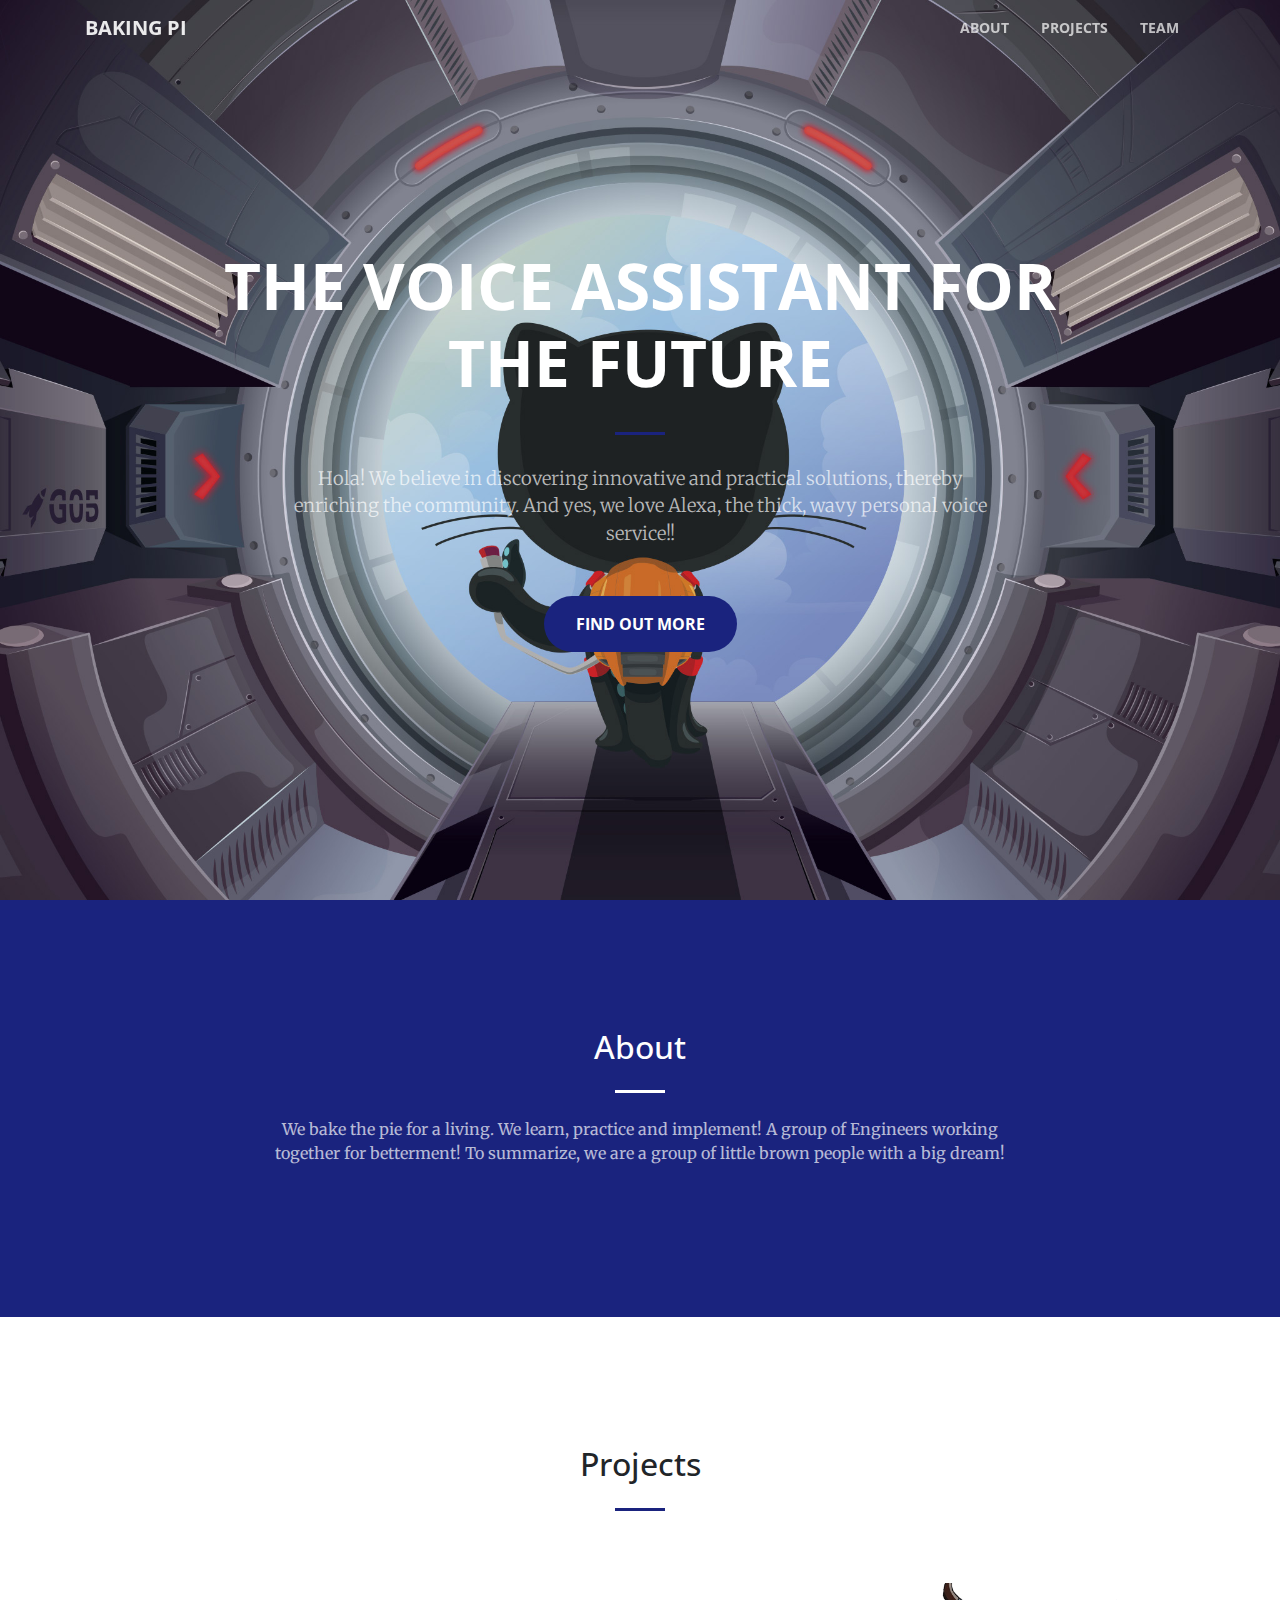
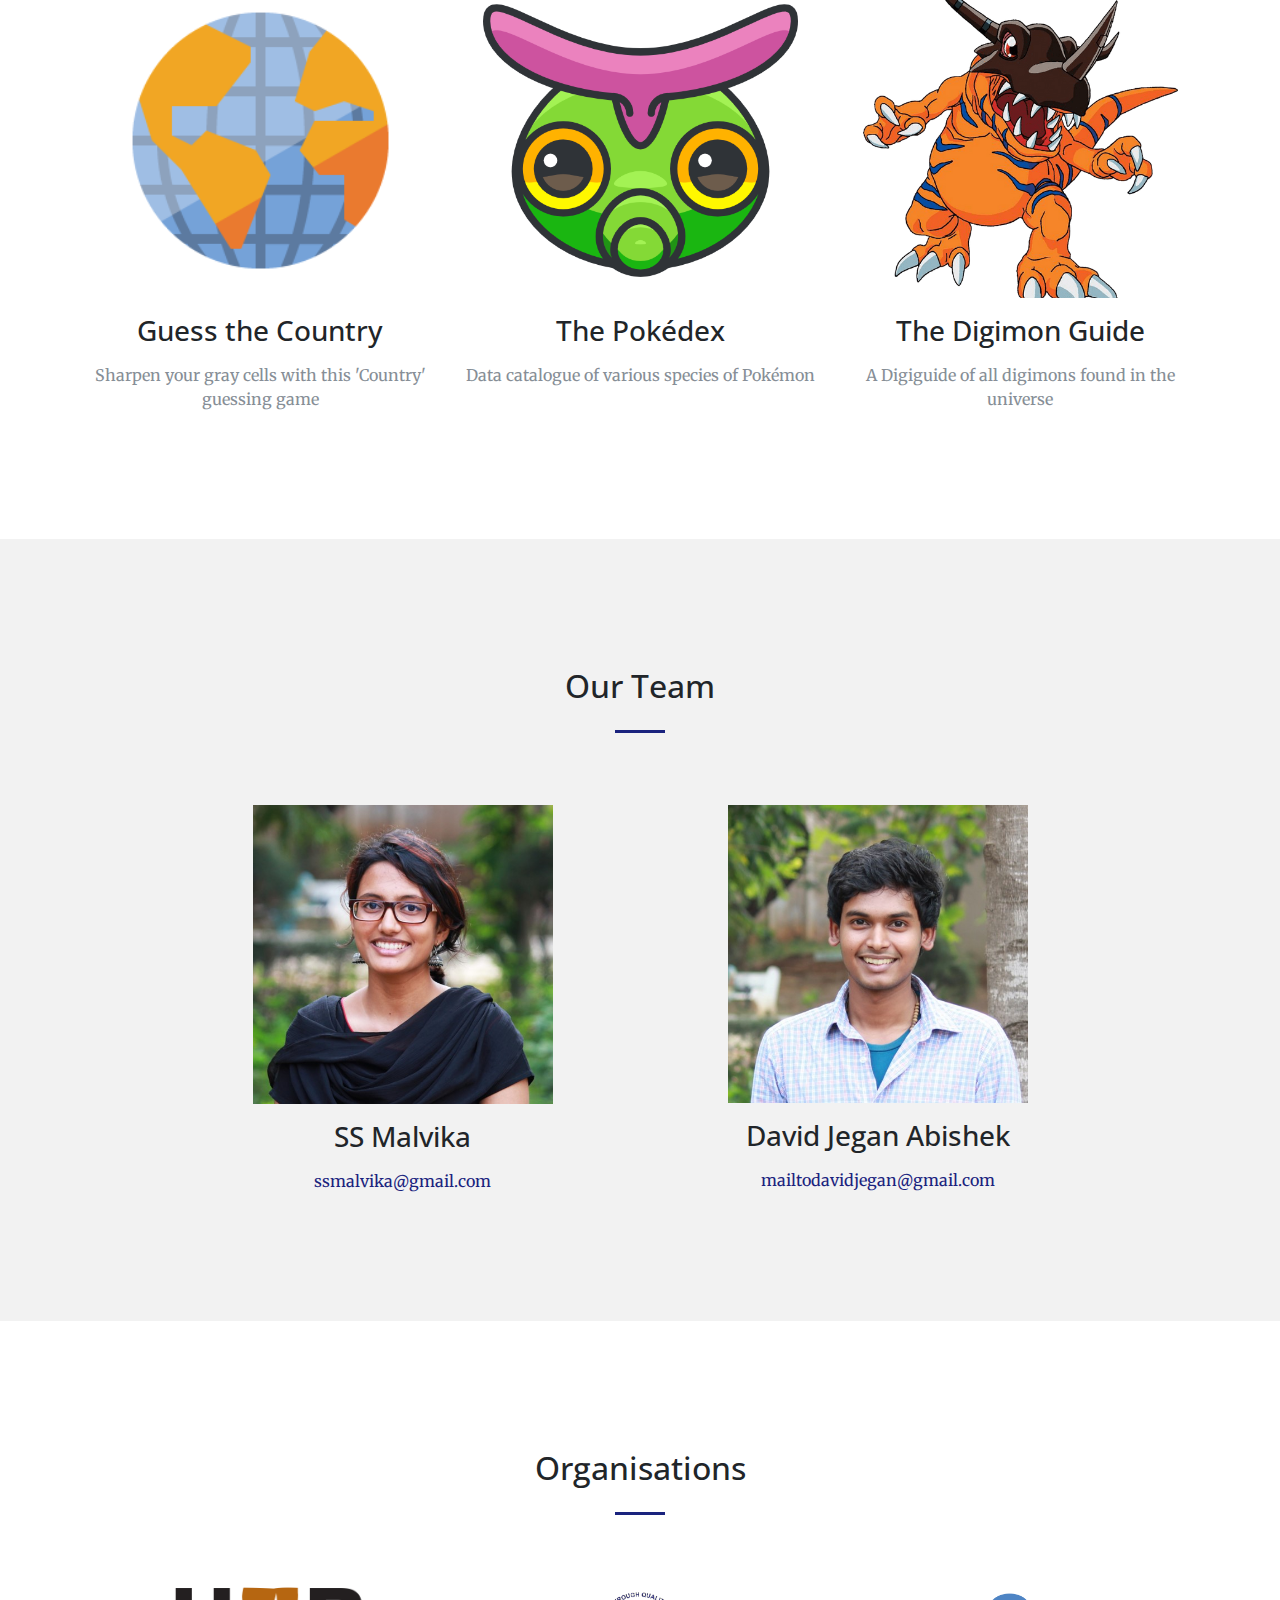
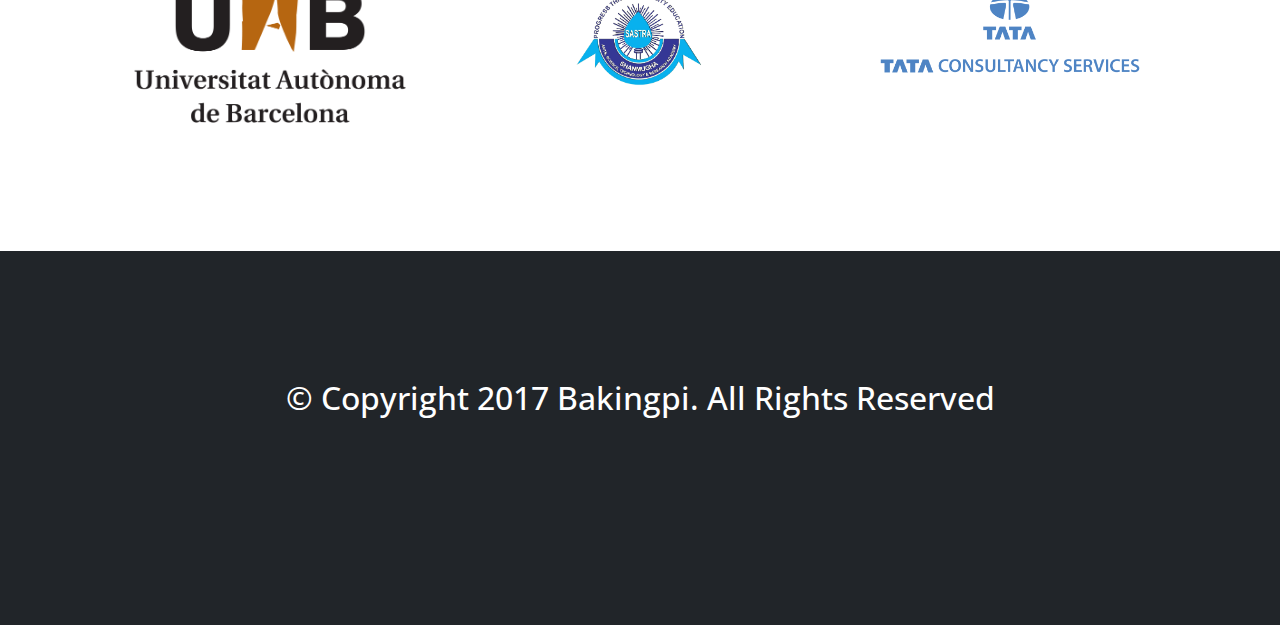
==== index.html @ ac98ec8a "Update index.html" ====
<!DOCTYPE html>
<html lang="en">

  <head>

    <meta charset="utf-8">
    <meta name="viewport" content="width=device-width, initial-scale=1, shrink-to-fit=no">
    <meta name="description" content="">
    <meta name="author" content="">

    <title>BAKING PI</title>

    <!-- Bootstrap core CSS -->
    <link href="vendor/bootstrap/css/bootstrap.min.css" rel="stylesheet">

    <!-- Custom fonts for this template -->
    <link href="vendor/font-awesome/css/font-awesome.min.css" rel="stylesheet" type="text/css">
    <link href='https://fonts.googleapis.com/css?family=Open+Sans:300italic,400italic,600italic,700italic,800italic,400,300,600,700,800' rel='stylesheet' type='text/css'>
    <link href='https://fonts.googleapis.com/css?family=Merriweather:400,300,300italic,400italic,700,700italic,900,900italic' rel='stylesheet' type='text/css'>

    <!-- Plugin CSS -->
    <link href="vendor/magnific-popup/magnific-popup.css" rel="stylesheet">

    <!-- Custom styles for this template -->
    <link href="css/creative.css" rel="stylesheet">

  </head>

  <body id="page-top">

    <!-- Navigation -->
    <nav class="navbar navbar-expand-lg navbar-light fixed-top" id="mainNav">
      <div class="container">
        <a class="navbar-brand js-scroll-trigger" href="#page-top">BAKING PI</a>
        <button class="navbar-toggler navbar-toggler-right" type="button" data-toggle="collapse" data-target="#navbarResponsive" aria-controls="navbarResponsive" aria-expanded="false" aria-label="Toggle navigation">
          <span class="navbar-toggler-icon"></span>
        </button>
        <div class="collapse navbar-collapse" id="navbarResponsive">
          <ul class="navbar-nav ml-auto">
            <li class="nav-item">
              <a class="nav-link js-scroll-trigger" href="#about">About</a>
            </li>
            <li class="nav-item">
              <a class="nav-link js-scroll-trigger" href="#publications">Projects</a>
            </li>
            <li class="nav-item">
              <a class="nav-link js-scroll-trigger" href="#team">Team</a>
            </li>
          </ul>
        </div>
      </div>
    </nav>

    <header class="masthead text-center text-white d-flex">
      <div class="container my-auto">
        <div class="row">
          <div class="col-lg-10 mx-auto">
            <h1 class="text-uppercase">
              <strong>The voice assistant for the Future</strong>
            </h1>
            <hr>
          </div>
          <div class="col-lg-8 mx-auto">
            <p class="text-faded mb-5">Hola! We believe in discovering innovative and practical solutions, thereby enriching the community. And yes, we love Alexa, the thick, wavy personal voice service!! </p>
            <a class="btn btn-primary btn-xl js-scroll-trigger" href="#about">Find Out More</a>
          </div>
        </div>
      </div>
    </header>

    <section class="bg-primary" id="about">
      <div class="container">
        <div class="row">
          <div class="col-lg-8 mx-auto text-center">
            <h2 class="section-heading text-white">About</h2>
            <hr class="light my-4">
            <p class="text-faded mb-4">We bake the pie for a living. We learn, practice and implement! A group of Engineers working together for betterment! To summarize, we are a group of little brown people with a big dream!</p>
            <!-- <a class="btn btn-light btn-xl js-scroll-trigger" href="#publications">Get Started!</a> -->
          </div>
        </div>
      </div>
    </section>

    <section id="publications">
      <div class="container">
        <div class="row">
          <div class="col-lg-8 mx-auto text-center">
            <h2 class="section-heading">Projects</h2>
            <hr class="my-4">
            <!-- <p class="mb-5">Test</p> -->
          </div>
        </div>
        <div class="row">
         <div class="col-lg-4 col-md-6 text-center">
            <div class="service-box mt-5 mx-auto">
                <a href="https://skills-store.amazon.com/deeplink/dp/B077TR83LH?deviceType=app&share&refSuffix=ss_copy">
                  <img src="img/projects/country.png" class="mb-3" style="width:90%;">
                </a>
                <h3 class="mb-3">Guess the Country</h3>
                <p class="text-muted mb-0">Sharpen your gray cells with this 'Country' guessing game</p>
            </div>
          </div>
         <div class="col-lg-4 col-md-6 text-center">
            <div class="service-box mt-5 mx-auto">
                <a href="https://www.amazon.com/Baking-pi-The-Unofficial-Pokédex/dp/B077YXNTYD/">
                  <img src="img/projects/caterpie.png" class="mb-3" style="width:90%;">
                </a>
                <h3 class="mb-3">The Pokédex</h3>
                <p class="text-muted mb-0">Data catalogue of various species of Pokémon</p>
            </div>
          </div>
         <div class="col-lg-4 col-md-6 text-center">
            <div class="service-box mt-5 mx-auto">
              <a href="https://www.amazon.com/Baking-pi-Unofficial-Digi-Guide/dp/B077ZQLMNC">
                <img src="img/projects/Greymon.png" class="mb-3" style="width:90%;">
              </a>
              <h3 class="mb-3">The Digimon Guide</h3>
              <p class="text-muted mb-0">A Digiguide of all digimons found in the universe</p>
            </div>
          </div>
        </div>
      </div>
    </section>

    <section id="team" class="bg-secondary">
      <div class="container">
        <div class="row">
          <div class="col-lg-12 text-center">
            <h2 class="section-heading">Our Team</h2>
            <hr class="my-4">
          </div>
        </div>
      </div>
      <div class="container">
        <div class="row">
          <div class="col-lg-1  col-md-6 text-center">
          </div>
          <div class="col-lg-5 col-md-6 text-center">
            <div class="service-box mt-5 mx-auto">
              <a href="https://ssmalvika.github.io">
                <img src="img/developers/malvika.jpg" class="mb-3" style="width:75%;">
              </a>
              <h3 class="mb-3">SS Malvika</h3>
              <a href="mailto:ssmalvika@gmail.com">
                ssmalvika@gmail.com
                </a>
            </div>
          </div>
          <div class="col-lg-5 col-md-6 text-center">
            <div class="service-box mt-5 mx-auto">
              <a href="https://davidjegan.github.io">
                <img src="img/developers/david.jpg" class="mb-3" style="width:75%;">
              </a>
              <h3 class="mb-3">David Jegan Abishek</h3>
              <p class="text-muted mb-0">
                <a href="mailto:mailtodavidjegan@gmail.com">
                mailtodavidjegan@gmail.com
                </a>
              </p>
            </div>
          </div>
          <div class="col-lg-1 col-md-6 text-center">
          </div>
        </div>
      </div>

    </section>




    <section id="organisations">
      <div class="container">
        <div class="row">
          <div class="col-lg-8 mx-auto text-center">
            <h2 class="section-heading">Organisations</h2>
            <hr class="my-4">
            <!-- <p class="mb-5">Test</p> -->
          </div>
        </div>

      <div class="container mt-5">
        <div class="row">
          <div class="col-lg-4 text-center">
            <img src="img/logos/UAB.jpg" style="width:80%">
          </div>
          <div class="col-lg-4 text-center">
            <img src="img/logos/SASTRA.png" style="width:40%">
          </div>
          <div class="col-lg-4 text-center">
            <img src="img/logos/tcs.jpg" style="width:80%">
          </div>
        </div>
      </div>
      </div>
    </section>


    <section class="bg-dark text-white">
      <div class="container text-center">
        <h2 class="mb-4"> &copy; Copyright 2017 Bakingpi. All Rights Reserved</h2>
        <a class="btn btn-light btn-xl sr-button" href="https://bakingpi.github.io/">Contact us!</a>
      </div>
    </section>

    <!-- Bootstrap core JavaScript -->
    <script src="vendor/jquery/jquery.min.js"></script>
    <script src="vendor/bootstrap/js/bootstrap.bundle.min.js"></script>

    <!-- Plugin JavaScript -->
    <script src="vendor/jquery-easing/jquery.easing.min.js"></script>
    <script src="vendor/scrollreveal/scrollreveal.min.js"></script>
    <script src="vendor/magnific-popup/jquery.magnific-popup.min.js"></script>

    <!-- Custom scripts for this template -->
    <script src="js/creative.min.js"></script>

  </body>

</html>
---- css/creative.css ----
/*!
 * Start Bootstrap - Creative v4.0.0-beta.2 (https://startbootstrap.com/template-overviews/creative)
 * Copyright 2013-2017 Start Bootstrap
 * Licensed under MIT (https://github.com/BlackrockDigital/startbootstrap-creative/blob/master/LICENSE)
 */
body,
html {
  width: 100%;
  height: 100%; }

body {
  font-family: 'Merriweather', 'Helvetica Neue', Arial, sans-serif; }

hr {
  max-width: 50px;
  border-width: 3px;
  border-color: #1A237E; }

hr.light {
  border-color: #fff; }

a {
  color: #1A237E;
  -webkit-transition: all 0.2s;
  -moz-transition: all 0.2s;
  transition: all 0.2s; }
  a:hover {
    color: #1A237E; }

h1,
h2,
h3,
h4,
h5,
h6 {
  font-family: 'Open Sans', 'Helvetica Neue', Arial, sans-serif; }

.bg-primary {
  background-color: #1A237E !important; }

.bg-secondary {
  background-color: #F2F2F2 !important; }
  

.bg-dark {
  background-color: #212529 !important; }

.text-faded {
  color: rgba(255, 255, 255, 0.7); }

section {
  padding: 8rem 0; }

.section-heading {
  margin-top: 0; }

::-moz-selection {
  color: #fff;
  background: #212529;
  text-shadow: none; }

::selection {
  color: #fff;
  background: #212529;
  text-shadow: none; }

img::selection {
  color: #fff;
  background: transparent; }

img::-moz-selection {
  color: #fff;
  background: transparent; }

body {
  -webkit-tap-highlight-color: #212529; }

#mainNav {
  border-bottom: 1px solid rgba(33, 37, 41, 0.1);
  background-color: #fff;
  font-family: 'Open Sans', 'Helvetica Neue', Arial, sans-serif;
  -webkit-transition: all 0.2s;
  -moz-transition: all 0.2s;
  transition: all 0.2s; }
  #mainNav .navbar-brand {
    font-weight: 700;
    text-transform: uppercase;
    color: #1A237E;
    font-family: 'Open Sans', 'Helvetica Neue', Arial, sans-serif; }
    #mainNav .navbar-brand:focus, #mainNav .navbar-brand:hover {
      color: #1A237E; }
  #mainNav .navbar-nav > li.nav-item > a.nav-link,
  #mainNav .navbar-nav > li.nav-item > a.nav-link:focus {
    font-size: .9rem;
    font-weight: 700;
    text-transform: uppercase;
    color: #212529; }
    #mainNav .navbar-nav > li.nav-item > a.nav-link:hover,
    #mainNav .navbar-nav > li.nav-item > a.nav-link:focus:hover {
      color: #1A237E; }
    #mainNav .navbar-nav > li.nav-item > a.nav-link.active,
    #mainNav .navbar-nav > li.nav-item > a.nav-link:focus.active {
      color: #1A237E !important;
      background-color: transparent; }
      #mainNav .navbar-nav > li.nav-item > a.nav-link.active:hover,
      #mainNav .navbar-nav > li.nav-item > a.nav-link:focus.active:hover {
        background-color: transparent; }
  @media (min-width: 992px) {
    #mainNav {
      border-color: transparent;
      background-color: transparent; }
      #mainNav .navbar-brand {
        color: rgba(255, 255, 255, 0.9); }
        #mainNav .navbar-brand:focus, #mainNav .navbar-brand:hover {
          color: #fff; }
      #mainNav .navbar-nav > li.nav-item > a.nav-link {
        padding: 0.5rem 1rem; }
      #mainNav .navbar-nav > li.nav-item > a.nav-link,
      #mainNav .navbar-nav > li.nav-item > a.nav-link:focus {
        color: rgba(255, 255, 255, 0.7); }
        #mainNav .navbar-nav > li.nav-item > a.nav-link:hover,
        #mainNav .navbar-nav > li.nav-item > a.nav-link:focus:hover {
          color: #fff; }
      #mainNav.navbar-shrink {
        border-bottom: 1px solid rgba(33, 37, 41, 0.1);
        background-color: #fff; }
        #mainNav.navbar-shrink .navbar-brand {
          color: #1A237E; }
          #mainNav.navbar-shrink .navbar-brand:focus, #mainNav.navbar-shrink .navbar-brand:hover {
            color: #1A237E; }
        #mainNav.navbar-shrink .navbar-nav > li.nav-item > a.nav-link,
        #mainNav.navbar-shrink .navbar-nav > li.nav-item > a.nav-link:focus {
          color: #212529; }
          #mainNav.navbar-shrink .navbar-nav > li.nav-item > a.nav-link:hover,
          #mainNav.navbar-shrink .navbar-nav > li.nav-item > a.nav-link:focus:hover {
            color: #1A237E; } }

header.masthead {
  padding-top: 10rem;
  padding-bottom: calc(10rem - 56px);
  background-image: url("../img/background.png");
  background-position: center center;
  -webkit-background-size: cover;
  -moz-background-size: cover;
  -o-background-size: cover;
  background-size: cover; }
  header.masthead hr {
    margin-top: 30px;
    margin-bottom: 30px; }
  header.masthead h1 {
    font-size: 2rem; }
  header.masthead p {
    font-weight: 300; }
  @media (min-width: 768px) {
    header.masthead p {
      font-size: 1.15rem; } }
  @media (min-width: 992px) {
    header.masthead {
      height: 100vh;
      min-height: 650px;
      padding-top: 0;
      padding-bottom: 0; }
      header.masthead h1 {
        font-size: 3rem; } }
  @media (min-width: 1200px) {
    header.masthead h1 {
      font-size: 4rem; } }

.service-box {
  max-width: 400px; }

.portfolio-box {
  position: relative;
  display: block;
  max-width: 650px;
  margin: 0 auto; }
  .portfolio-box .portfolio-box-caption {
    position: absolute;
    bottom: 0;
    display: block;
    width: 100%;
    height: 100%;
    text-align: center;
    opacity: 0;
    color: #fff;
    background: rgba(240, 95, 64, 0.9);
    -webkit-transition: all 0.2s;
    -moz-transition: all 0.2s;
    transition: all 0.2s; }
    .portfolio-box .portfolio-box-caption .portfolio-box-caption-content {
      position: absolute;
      top: 50%;
      width: 100%;
      transform: translateY(-50%);
      text-align: center; }
      .portfolio-box .portfolio-box-caption .portfolio-box-caption-content .project-category,
      .portfolio-box .portfolio-box-caption .portfolio-box-caption-content .project-name {
        padding: 0 15px;
        font-family: 'Open Sans', 'Helvetica Neue', Arial, sans-serif; }
      .portfolio-box .portfolio-box-caption .portfolio-box-caption-content .project-category {
        font-size: 14px;
        font-weight: 600;
        text-transform: uppercase; }
      .portfolio-box .portfolio-box-caption .portfolio-box-caption-content .project-name {
        font-size: 18px; }
  .portfolio-box:hover .portfolio-box-caption {
    opacity: 1; }
  .portfolio-box:focus {
    outline: none; }
  @media (min-width: 768px) {
    .portfolio-box .portfolio-box-caption .portfolio-box-caption-content .project-category {
      font-size: 16px; }
    .portfolio-box .portfolio-box-caption .portfolio-box-caption-content .project-name {
      font-size: 22px; } }

.text-primary {
  color: #1A237E !important; }

.btn {
  font-weight: 700;
  text-transform: uppercase;
  border: none;
  border-radius: 300px;
  font-family: 'Open Sans', 'Helvetica Neue', Arial, sans-serif; }

.btn-xl {
  padding: 1rem 2rem; }

.btn-primary {
  background-color: #1A237E;
  border-color: #1A237E; }
  .btn-primary:hover, .btn-primary:focus, .btn-primary:active {
    color: #fff;
    background-color: #ee4b28 !important; }
  .btn-primary:active, .btn-primary:focus {
    box-shadow: 0 0 0 0.2rem rgba(240, 95, 64, 0.5) !important; }
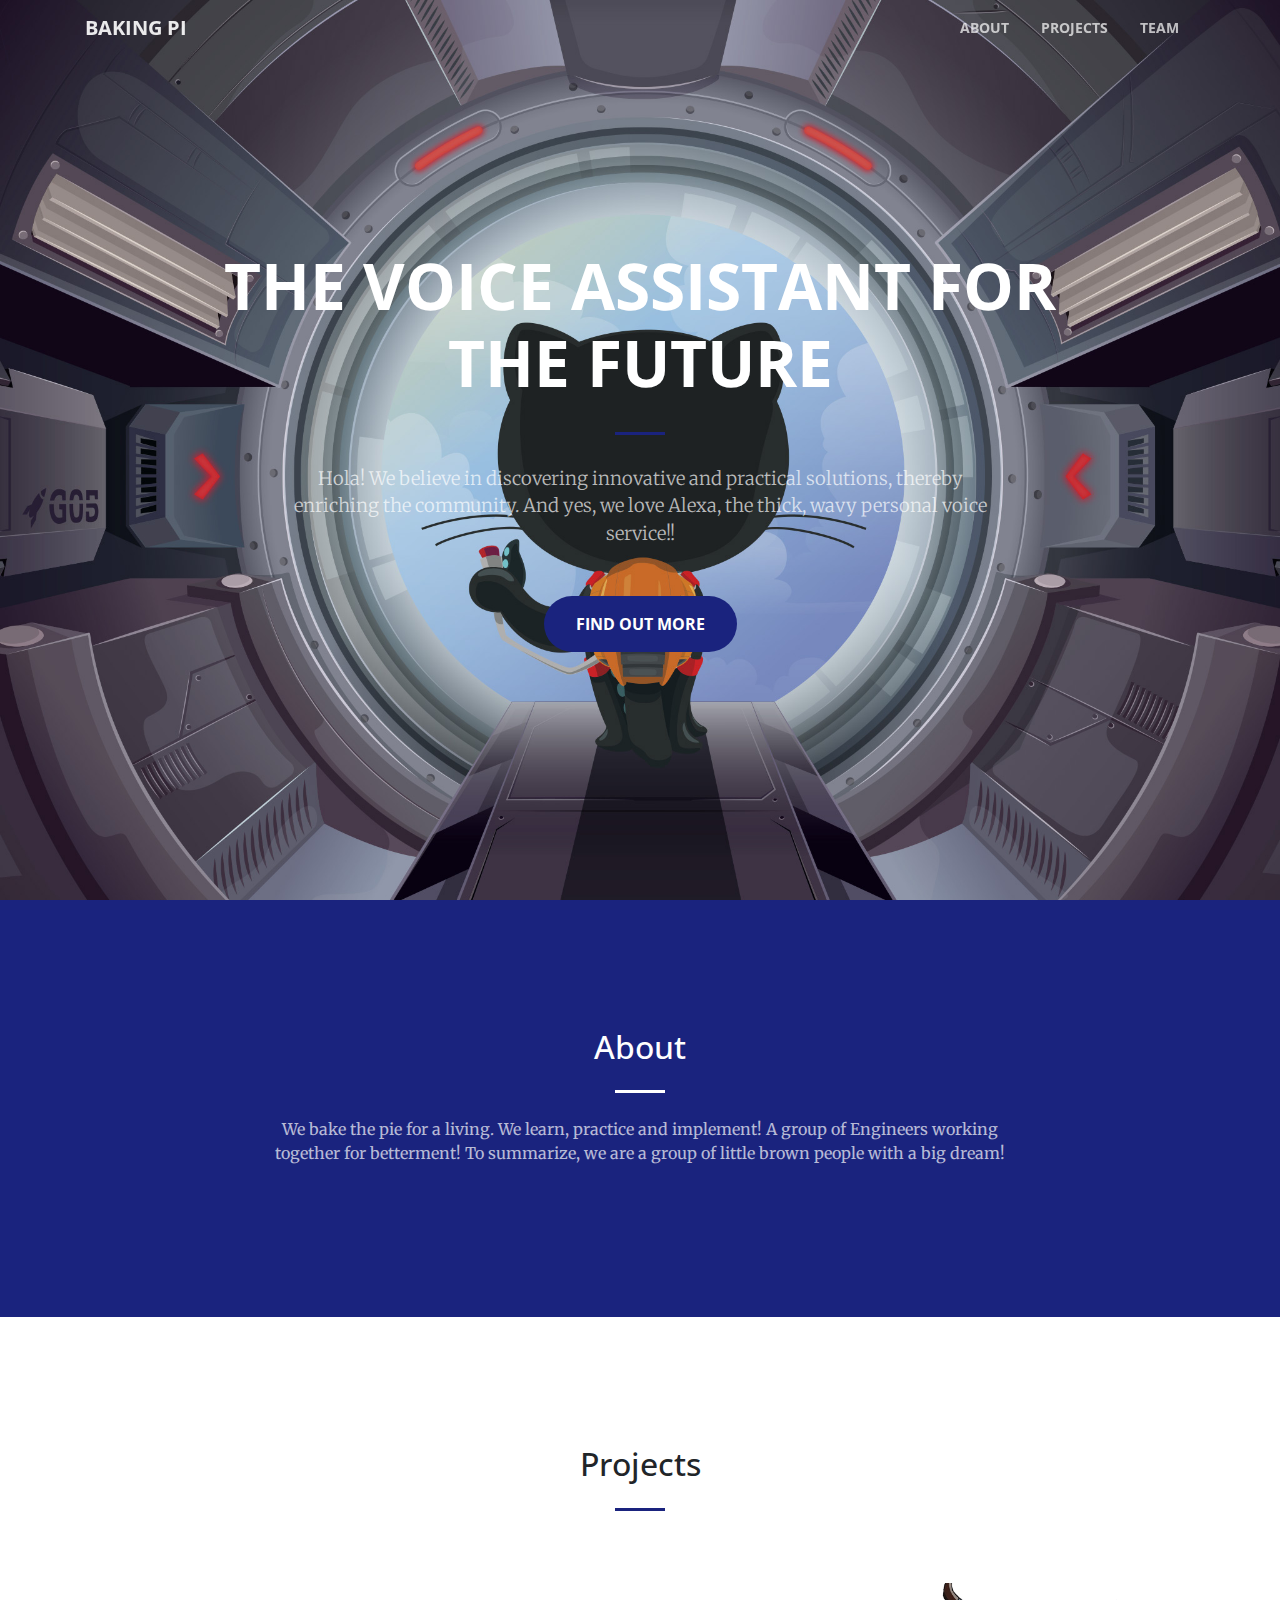
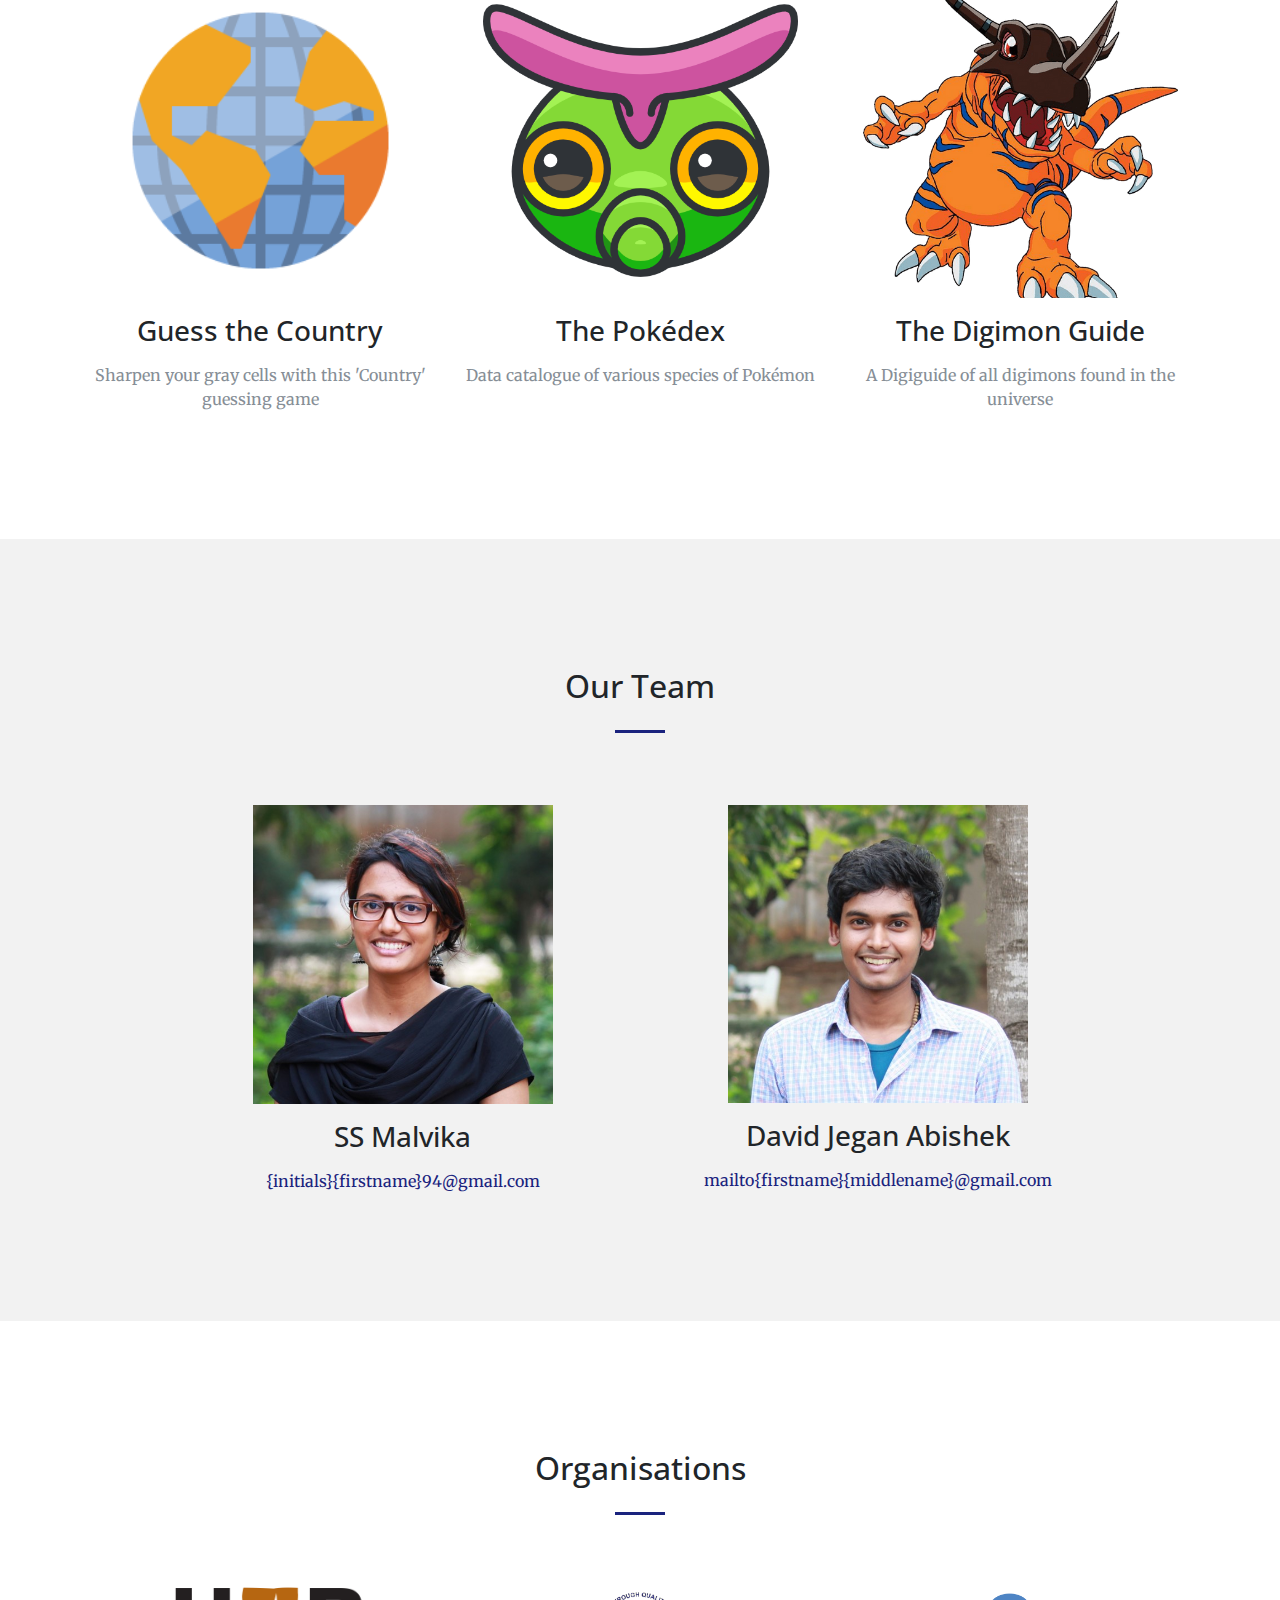
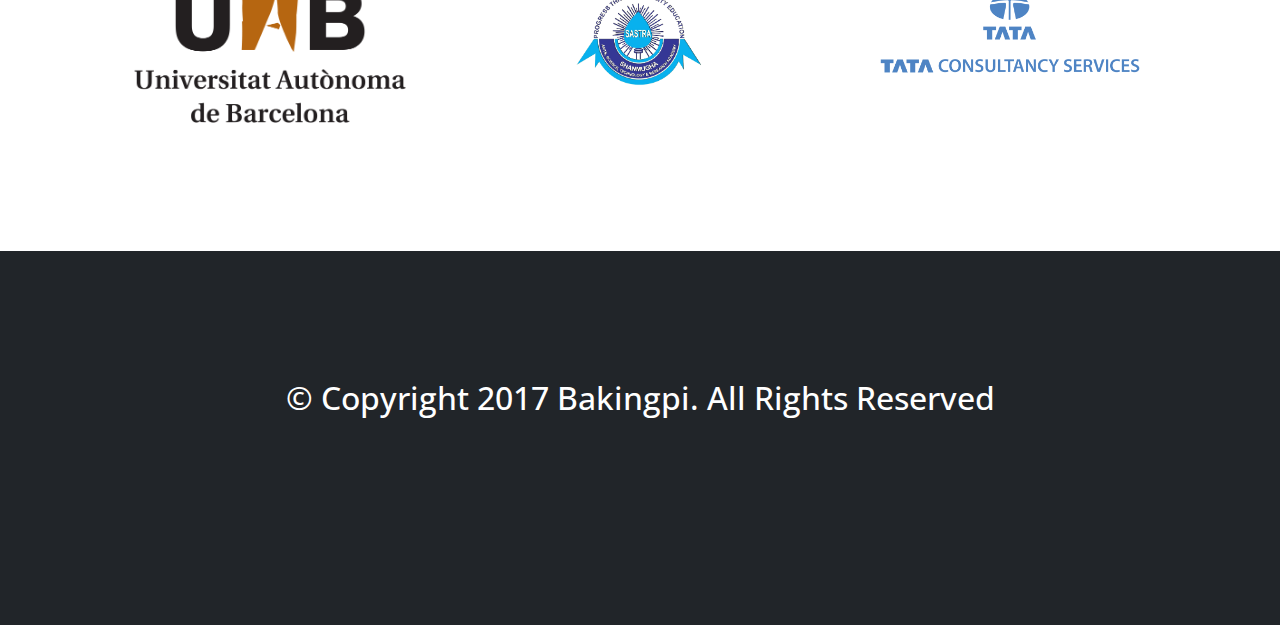
==== commit a84c2d6b: "Update index.html" ====
--- a/index.html
+++ b/index.html
@@ -141,8 +141,8 @@
                 <img src="img/developers/malvika.jpg" class="mb-3" style="width:75%;">
               </a>
               <h3 class="mb-3">SS Malvika</h3>
-              <a href="mailto:ssmalvika@gmail.com">
-                ssmalvika@gmail.com
+              <a href="mailto:{initialsfirstname}94@gmail.com">
+                {initials}{firstname}94@gmail.com
                 </a>
             </div>
           </div>
@@ -153,8 +153,8 @@
               </a>
               <h3 class="mb-3">David Jegan Abishek</h3>
               <p class="text-muted mb-0">
-                <a href="mailto:mailtodavidjegan@gmail.com">
-                mailtodavidjegan@gmail.com
+                <a href="mailto:mailto{firstname}{middlename}@gmail.com">
+                mailto{firstname}{middlename}@gmail.com
                 </a>
               </p>
             </div>
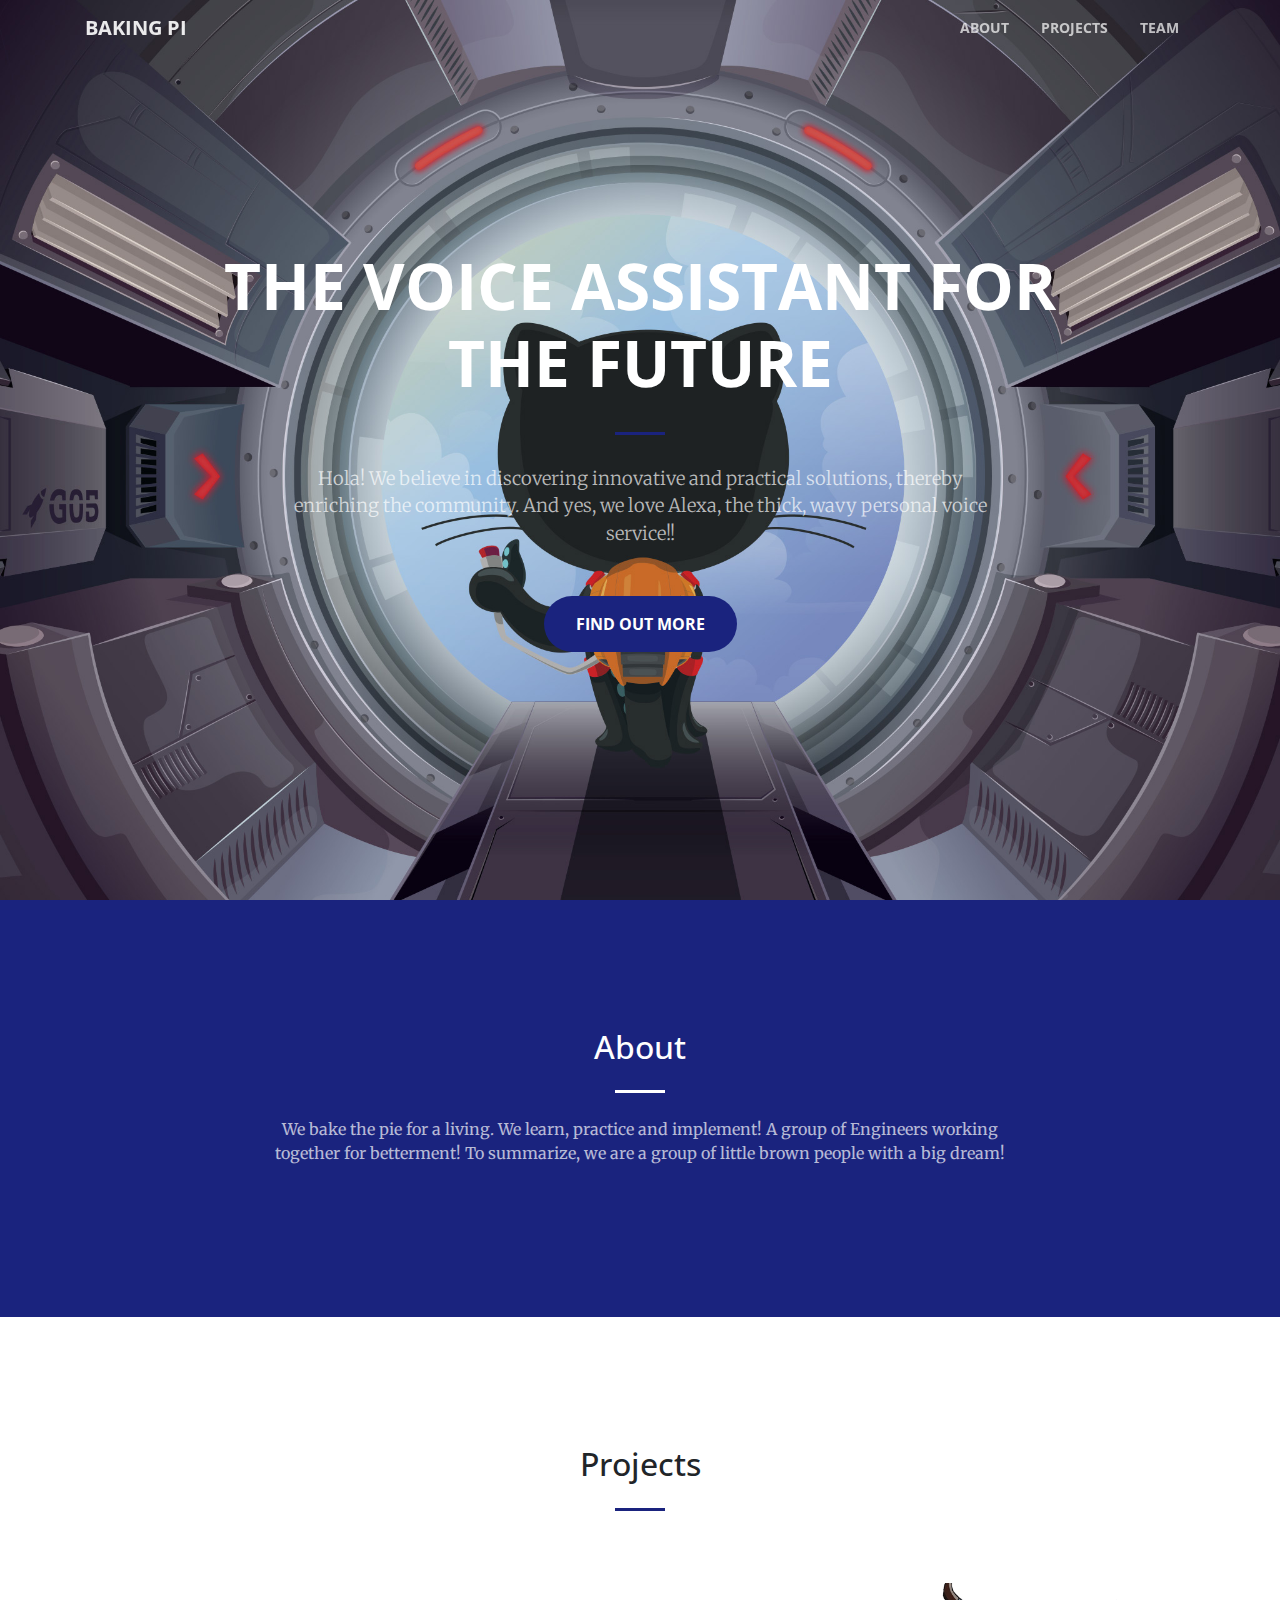
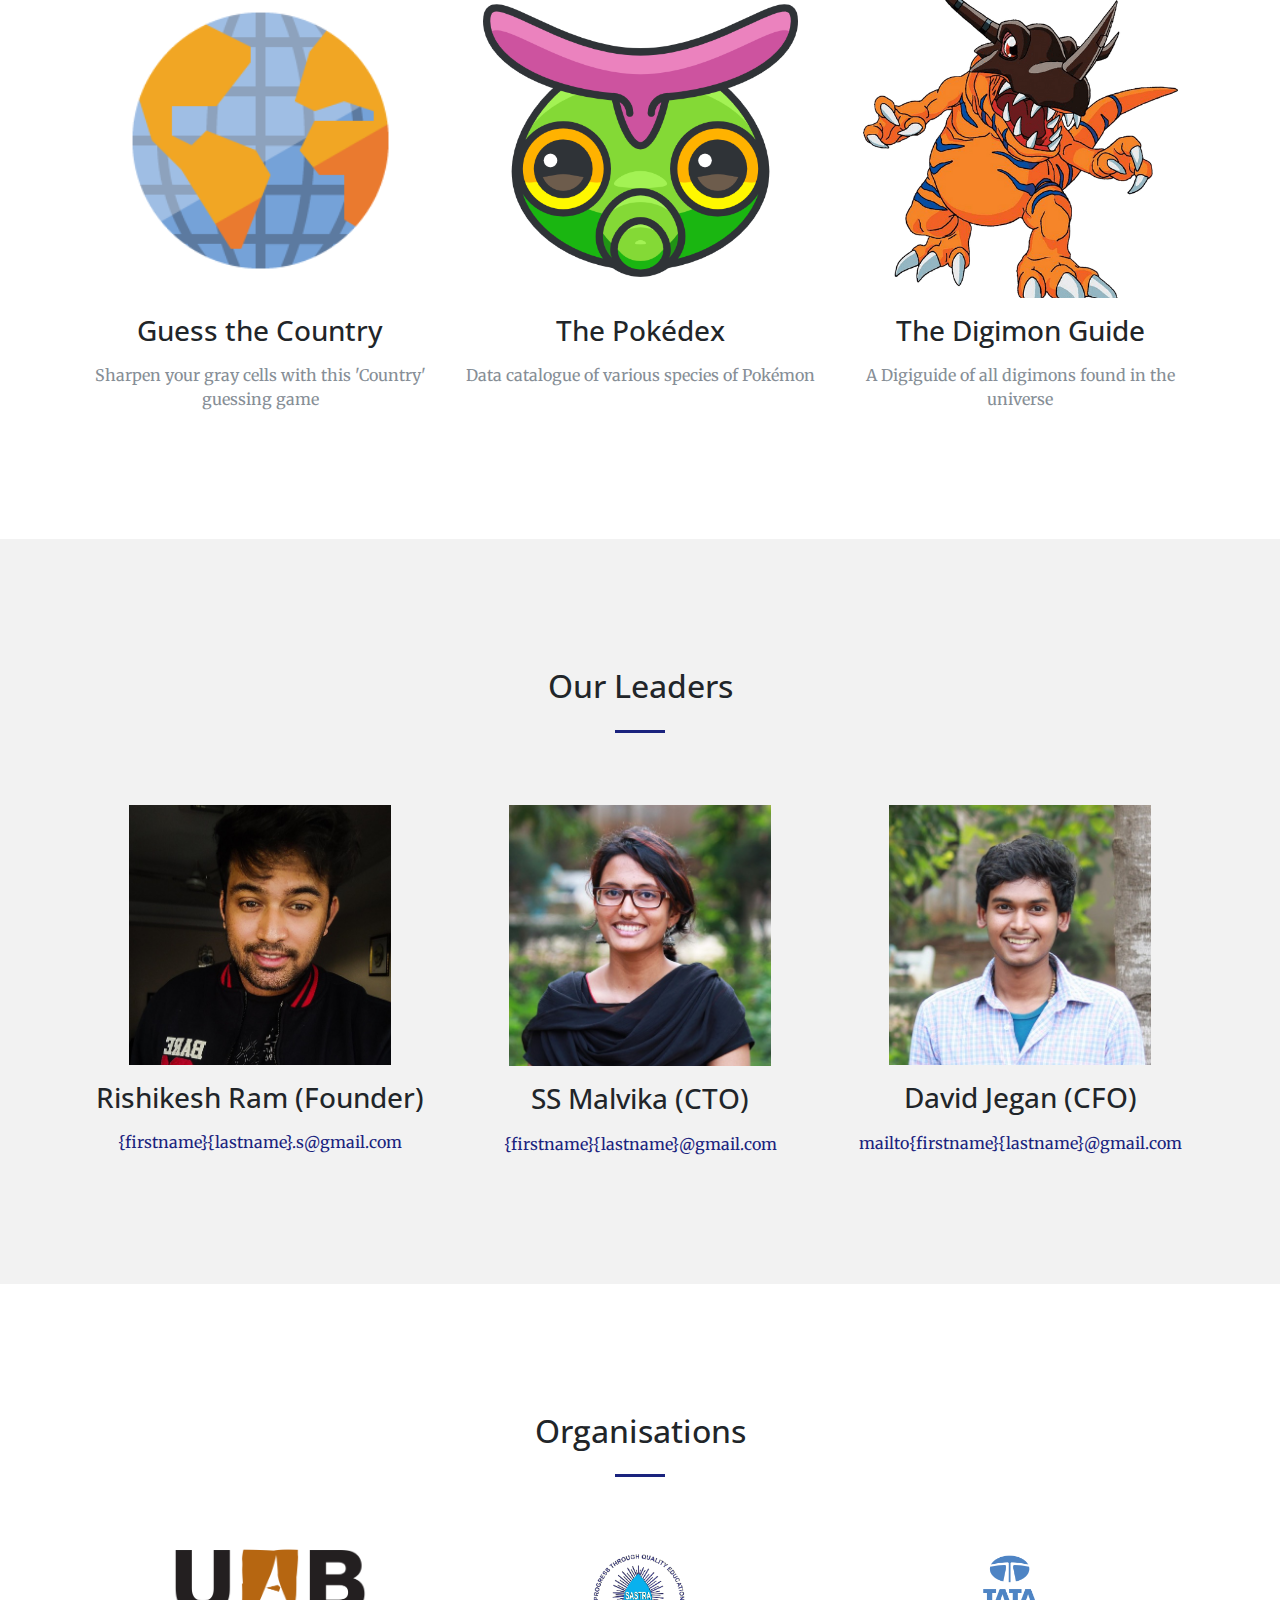
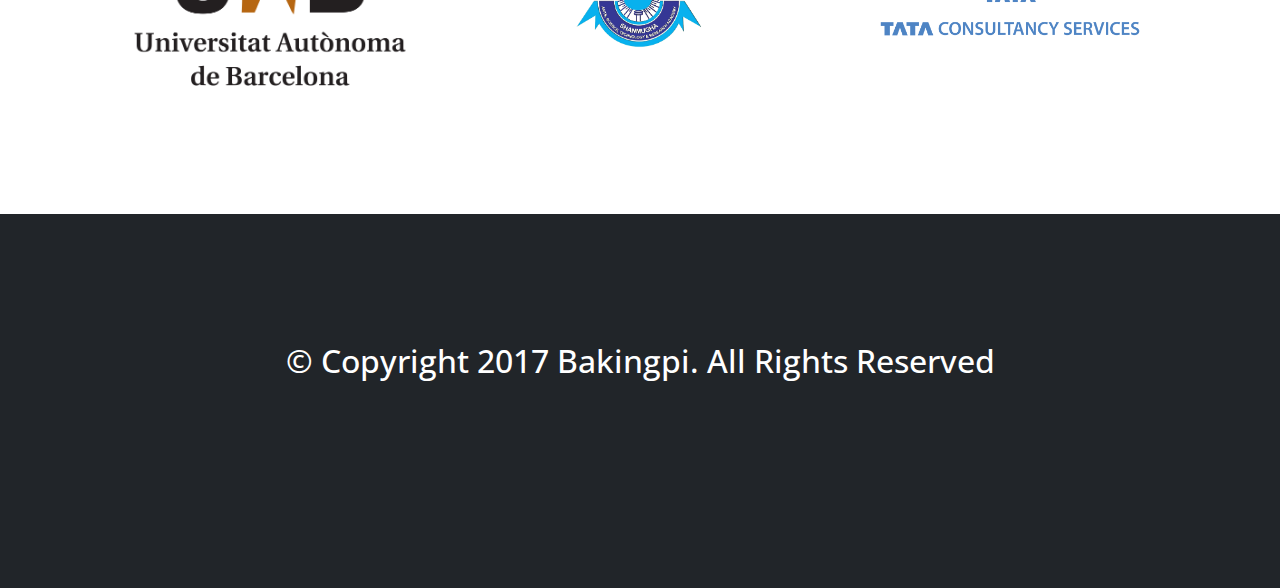
==== commit eb0b269e: "CSS addition" ====
--- a/index.html
+++ b/index.html
@@ -102,7 +102,7 @@
           </div>
          <div class="col-lg-4 col-md-6 text-center">
             <div class="service-box mt-5 mx-auto">
-                <a href="https://www.amazon.com/Baking-pi-The-Unofficial-Pokédex/dp/B077YXNTYD/">
+                <a href="https://skills-store.amazon.com/deeplink/dp/B077TR83LH?deviceType=app&share&refSuffix=ss_copy">
                   <img src="img/projects/caterpie.png" class="mb-3" style="width:90%;">
                 </a>
                 <h3 class="mb-3">The Pokédex</h3>
@@ -111,7 +111,7 @@
           </div>
          <div class="col-lg-4 col-md-6 text-center">
             <div class="service-box mt-5 mx-auto">
-              <a href="https://www.amazon.com/Baking-pi-Unofficial-Digi-Guide/dp/B077ZQLMNC">
+              <a href="https://skills-store.amazon.com/deeplink/dp/B077TR83LH?deviceType=app&share&refSuffix=ss_copy">
                 <img src="img/projects/Greymon.png" class="mb-3" style="width:90%;">
               </a>
               <h3 class="mb-3">The Digimon Guide</h3>
@@ -122,52 +122,60 @@
       </div>
     </section>
 
+
+
     <section id="team" class="bg-secondary">
       <div class="container">
         <div class="row">
           <div class="col-lg-12 text-center">
-            <h2 class="section-heading">Our Team</h2>
+            <h2 class="section-heading">Our Leaders</h2>
             <hr class="my-4">
           </div>
         </div>
       </div>
       <div class="container">
         <div class="row">
-          <div class="col-lg-1  col-md-6 text-center">
-          </div>
-          <div class="col-lg-5 col-md-6 text-center">
+      
+      
+  		  <div class="col-lg-4 col-md-6 text-center">
+            <div class="service-box mt-5 mx-auto">
+              <a href="https://rishikeshram.github.io">
+                <img src="img/developers/rishi.jpg" class="mb-3" style="width:75%;">
+              </a>
+              <h3 class="mb-3">Rishikesh Ram (Founder)</h3>
+              <a href="mailto:{firstname}{lastname}.s@gmail.com">
+                {firstname}{lastname}.s@gmail.com
+                </a>
+            </div>
+          </div>
+
+          <div class="col-lg-4 col-md-6 text-center">
             <div class="service-box mt-5 mx-auto">
               <a href="https://ssmalvika.github.io">
                 <img src="img/developers/malvika.jpg" class="mb-3" style="width:75%;">
               </a>
-              <h3 class="mb-3">SS Malvika</h3>
-              <a href="mailto:{initialsfirstname}94@gmail.com">
-                {initials}{firstname}94@gmail.com
-                </a>
-            </div>
-          </div>
-          <div class="col-lg-5 col-md-6 text-center">
+              <h3 class="mb-3">SS Malvika (CTO)</h3>
+              <a href="mailto:{firstname}{lastname}@gmail.com">
+                {firstname}{lastname}@gmail.com
+                </a>
+            </div>
+          </div>
+  <div class="col-lg-4 col-md-6 text-center">
             <div class="service-box mt-5 mx-auto">
               <a href="https://davidjegan.github.io">
                 <img src="img/developers/david.jpg" class="mb-3" style="width:75%;">
               </a>
-              <h3 class="mb-3">David Jegan Abishek</h3>
-              <p class="text-muted mb-0">
-                <a href="mailto:mailto{firstname}{middlename}@gmail.com">
-                mailto{firstname}{middlename}@gmail.com
-                </a>
-              </p>
-            </div>
-          </div>
-          <div class="col-lg-1 col-md-6 text-center">
-          </div>
-        </div>
-      </div>
-
-    </section>
-
-
-
+              <h3 class="mb-3">David Jegan (CFO)</h3>
+              <a href="mailto:mailto{firstname}{lastname}@gmail.com">
+                mailto{firstname}{lastname}@gmail.com
+                </a>
+            </div>
+          </div>
+
+        </div>
+
+      </div>
+    </section>
 
     <section id="organisations">
       <div class="container">
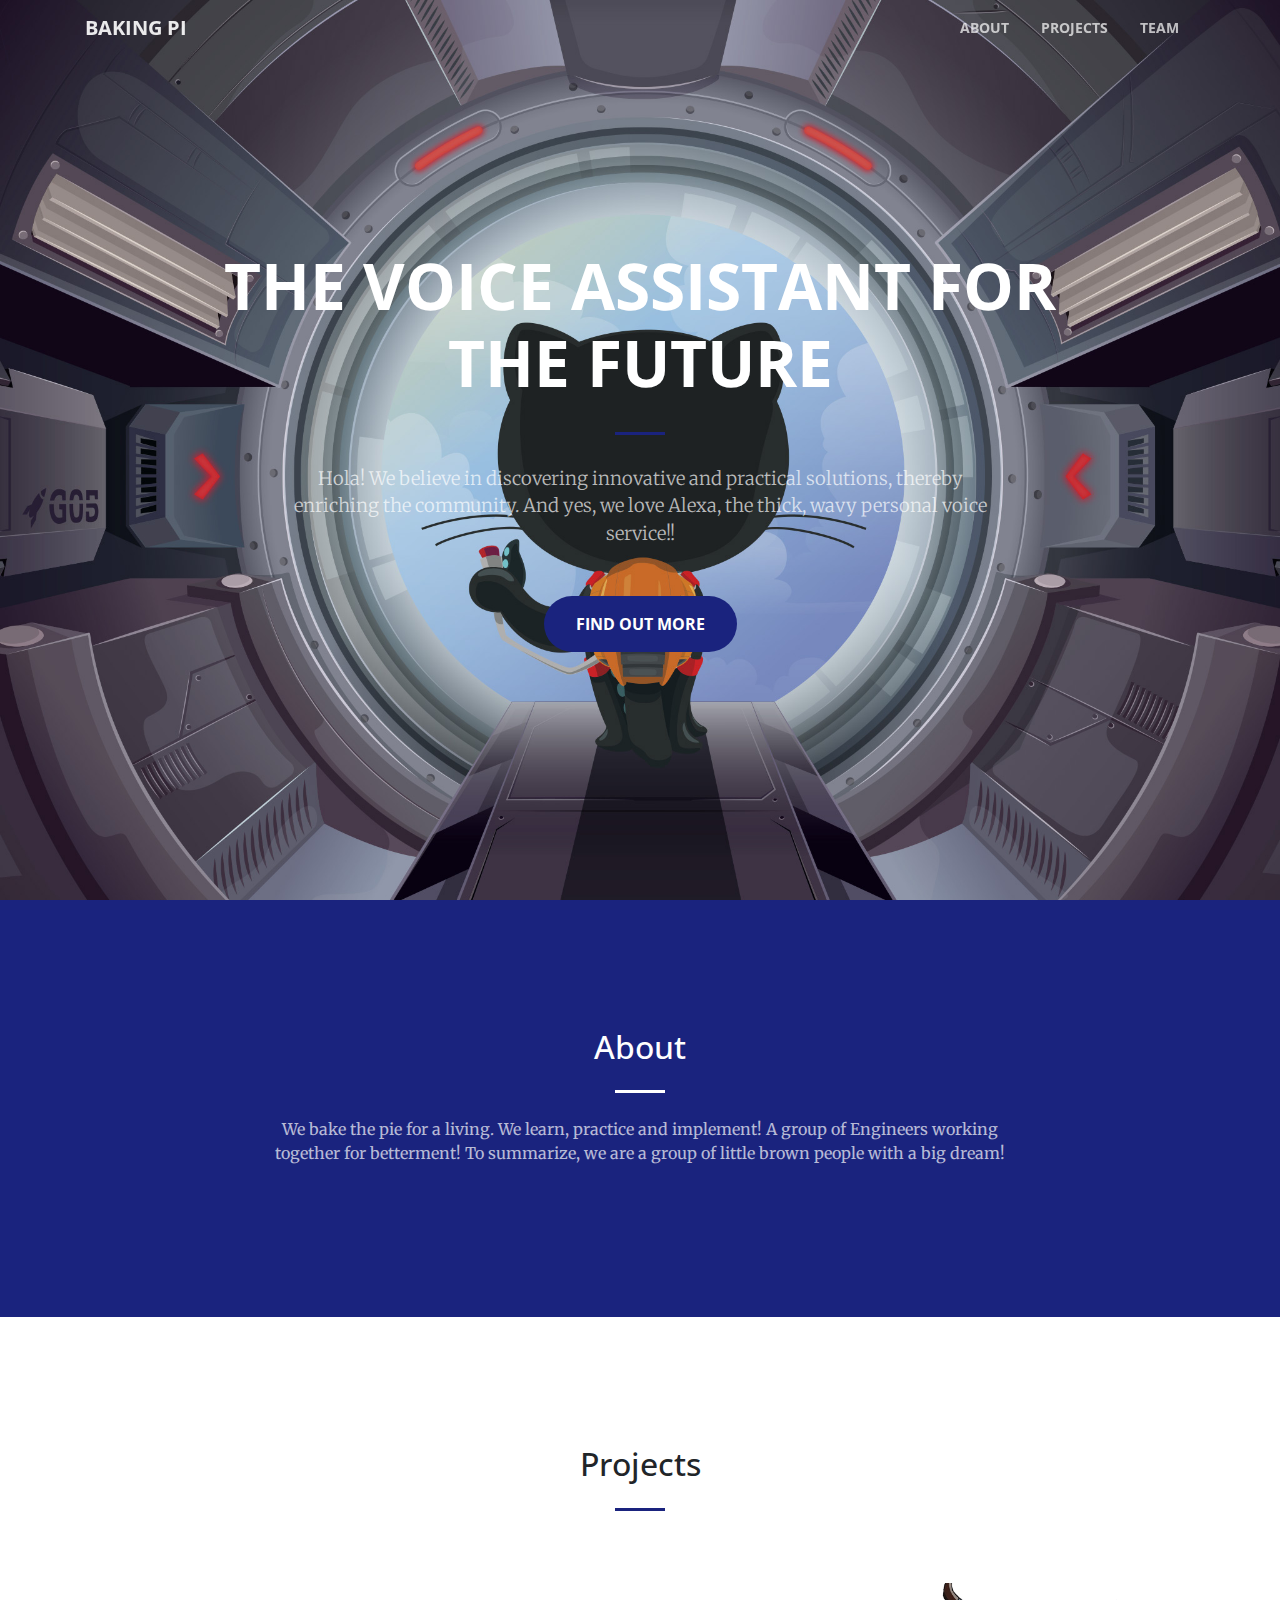
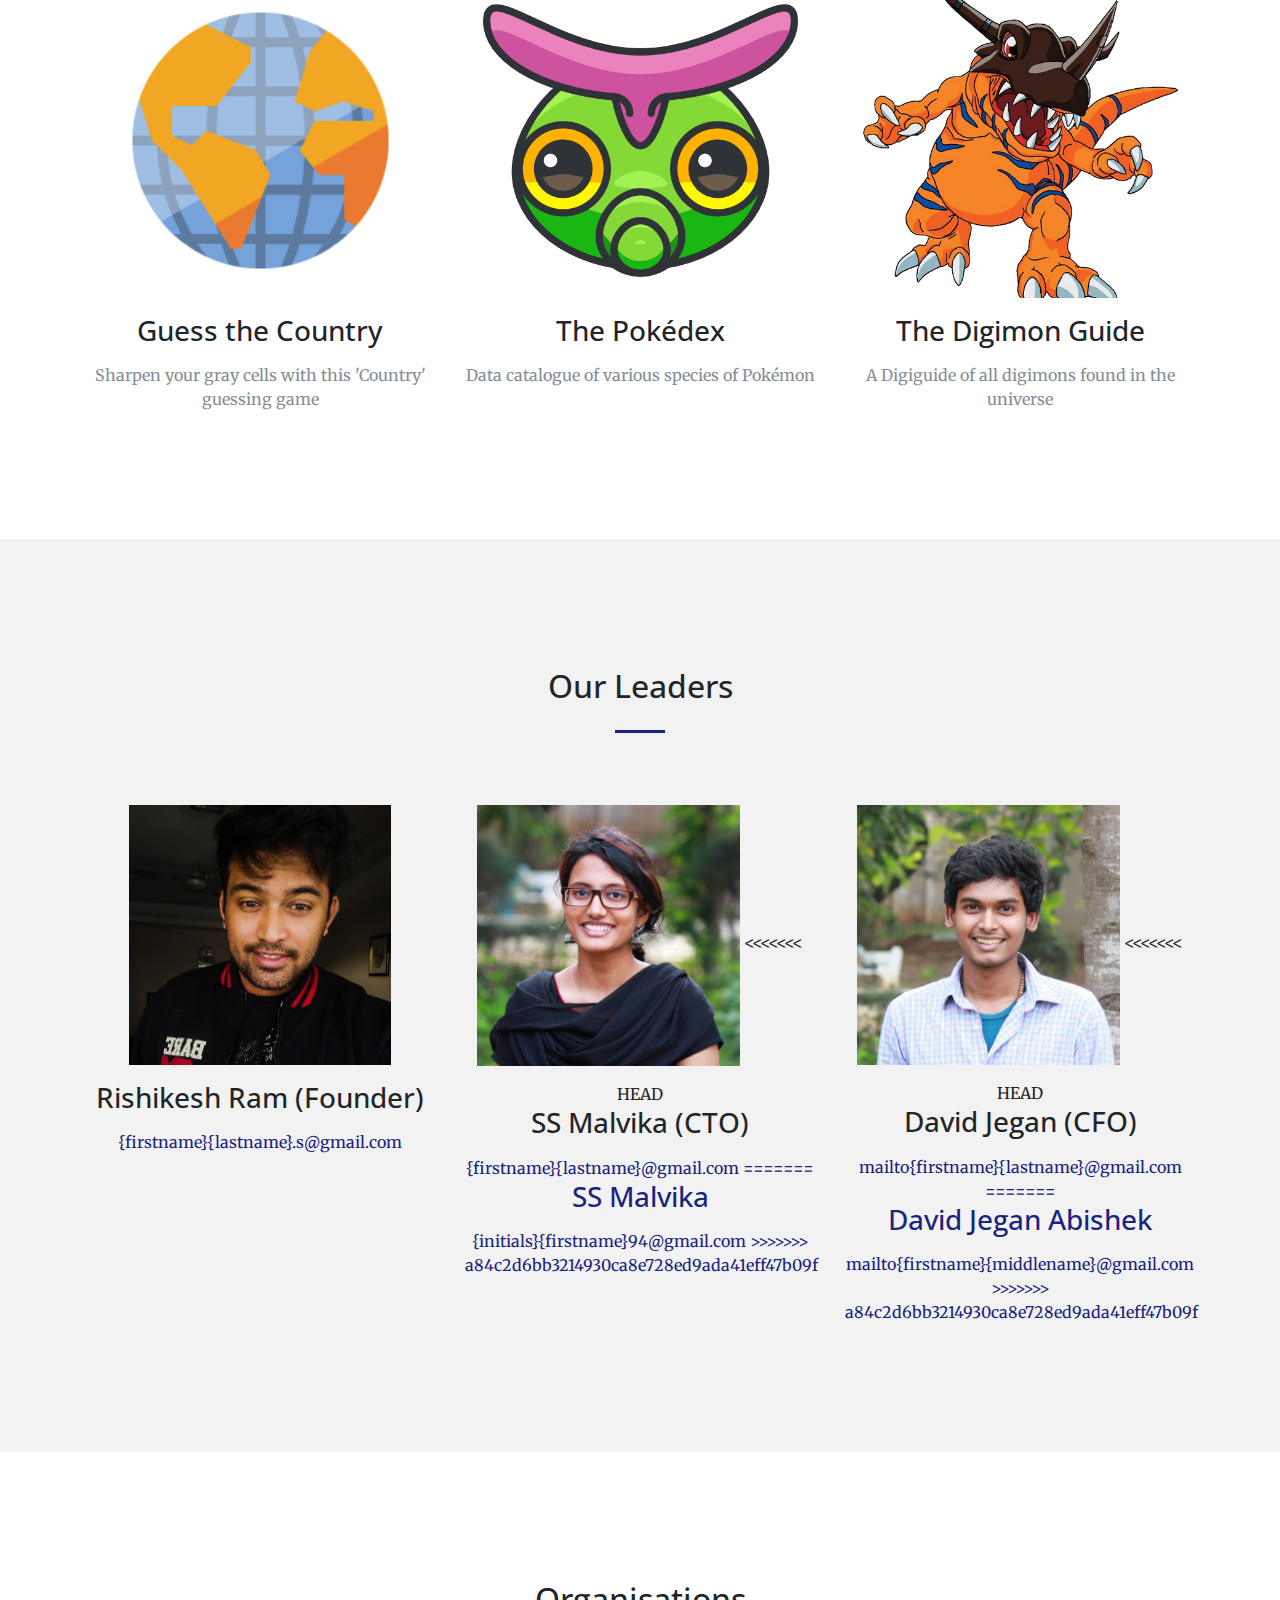
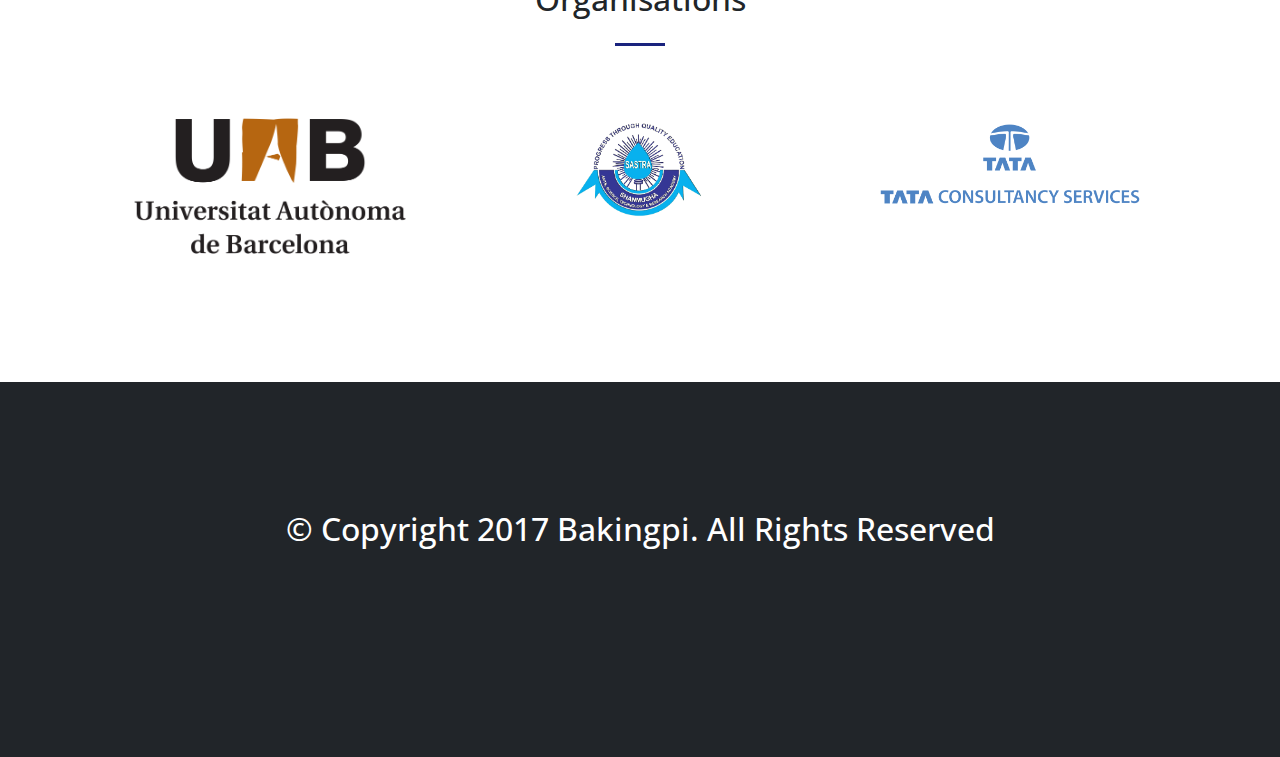
==== commit 89104678: "CSS addition" ====
--- a/index.html
+++ b/index.html
@@ -102,7 +102,7 @@
           </div>
          <div class="col-lg-4 col-md-6 text-center">
             <div class="service-box mt-5 mx-auto">
-                <a href="https://skills-store.amazon.com/deeplink/dp/B077TR83LH?deviceType=app&share&refSuffix=ss_copy">
+                <a href="https://www.amazon.com/Baking-pi-The-Unofficial-Pokédex/dp/B077YXNTYD/">
                   <img src="img/projects/caterpie.png" class="mb-3" style="width:90%;">
                 </a>
                 <h3 class="mb-3">The Pokédex</h3>
@@ -111,7 +111,7 @@
           </div>
          <div class="col-lg-4 col-md-6 text-center">
             <div class="service-box mt-5 mx-auto">
-              <a href="https://skills-store.amazon.com/deeplink/dp/B077TR83LH?deviceType=app&share&refSuffix=ss_copy">
+              <a href="https://www.amazon.com/Baking-pi-Unofficial-Digi-Guide/dp/B077ZQLMNC">
                 <img src="img/projects/Greymon.png" class="mb-3" style="width:90%;">
               </a>
               <h3 class="mb-3">The Digimon Guide</h3>
@@ -154,9 +154,15 @@
               <a href="https://ssmalvika.github.io">
                 <img src="img/developers/malvika.jpg" class="mb-3" style="width:75%;">
               </a>
+<<<<<<< HEAD
               <h3 class="mb-3">SS Malvika (CTO)</h3>
               <a href="mailto:{firstname}{lastname}@gmail.com">
                 {firstname}{lastname}@gmail.com
+=======
+              <h3 class="mb-3">SS Malvika</h3>
+              <a href="mailto:{initialsfirstname}94@gmail.com">
+                {initials}{firstname}94@gmail.com
+>>>>>>> a84c2d6bb3214930ca8e728ed9ada41eff47b09f
                 </a>
             </div>
           </div>
@@ -165,9 +171,16 @@
               <a href="https://davidjegan.github.io">
                 <img src="img/developers/david.jpg" class="mb-3" style="width:75%;">
               </a>
+<<<<<<< HEAD
               <h3 class="mb-3">David Jegan (CFO)</h3>
               <a href="mailto:mailto{firstname}{lastname}@gmail.com">
                 mailto{firstname}{lastname}@gmail.com
+=======
+              <h3 class="mb-3">David Jegan Abishek</h3>
+              <p class="text-muted mb-0">
+                <a href="mailto:mailto{firstname}{middlename}@gmail.com">
+                mailto{firstname}{middlename}@gmail.com
+>>>>>>> a84c2d6bb3214930ca8e728ed9ada41eff47b09f
                 </a>
             </div>
           </div>
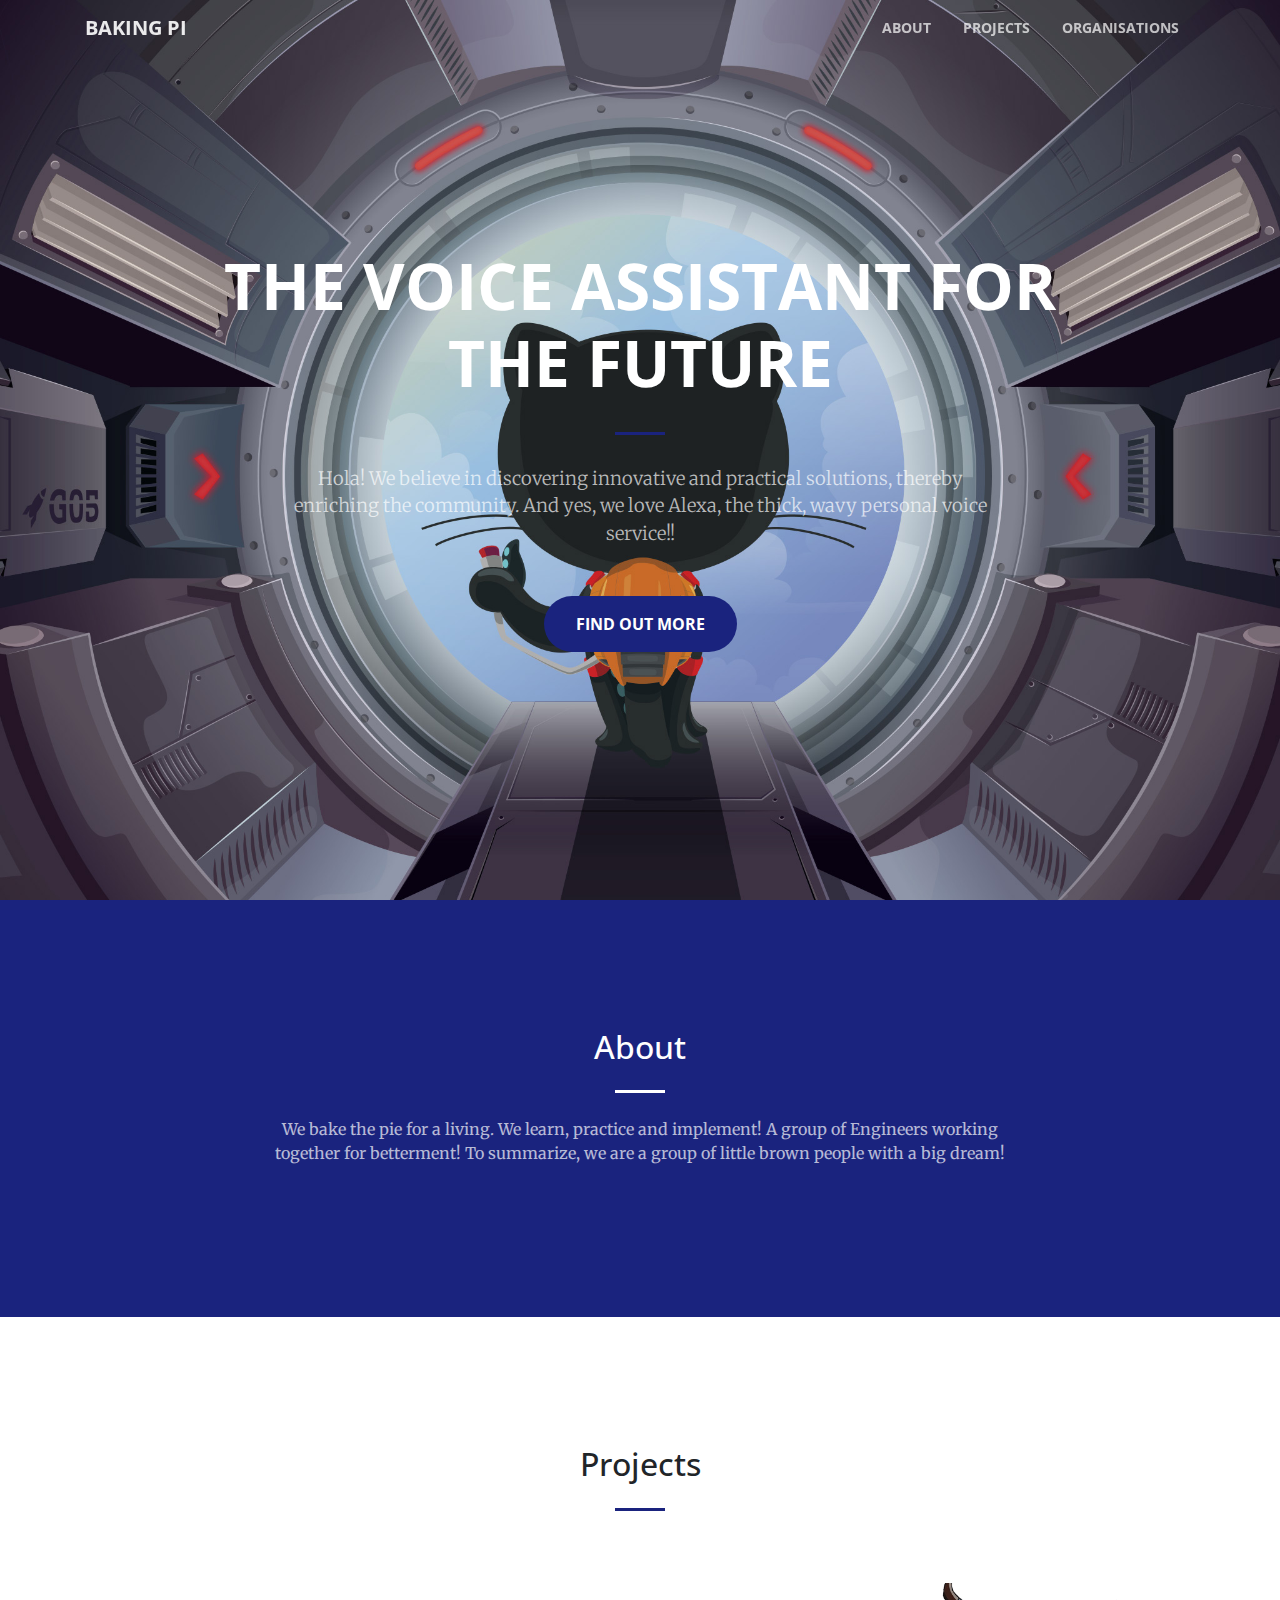
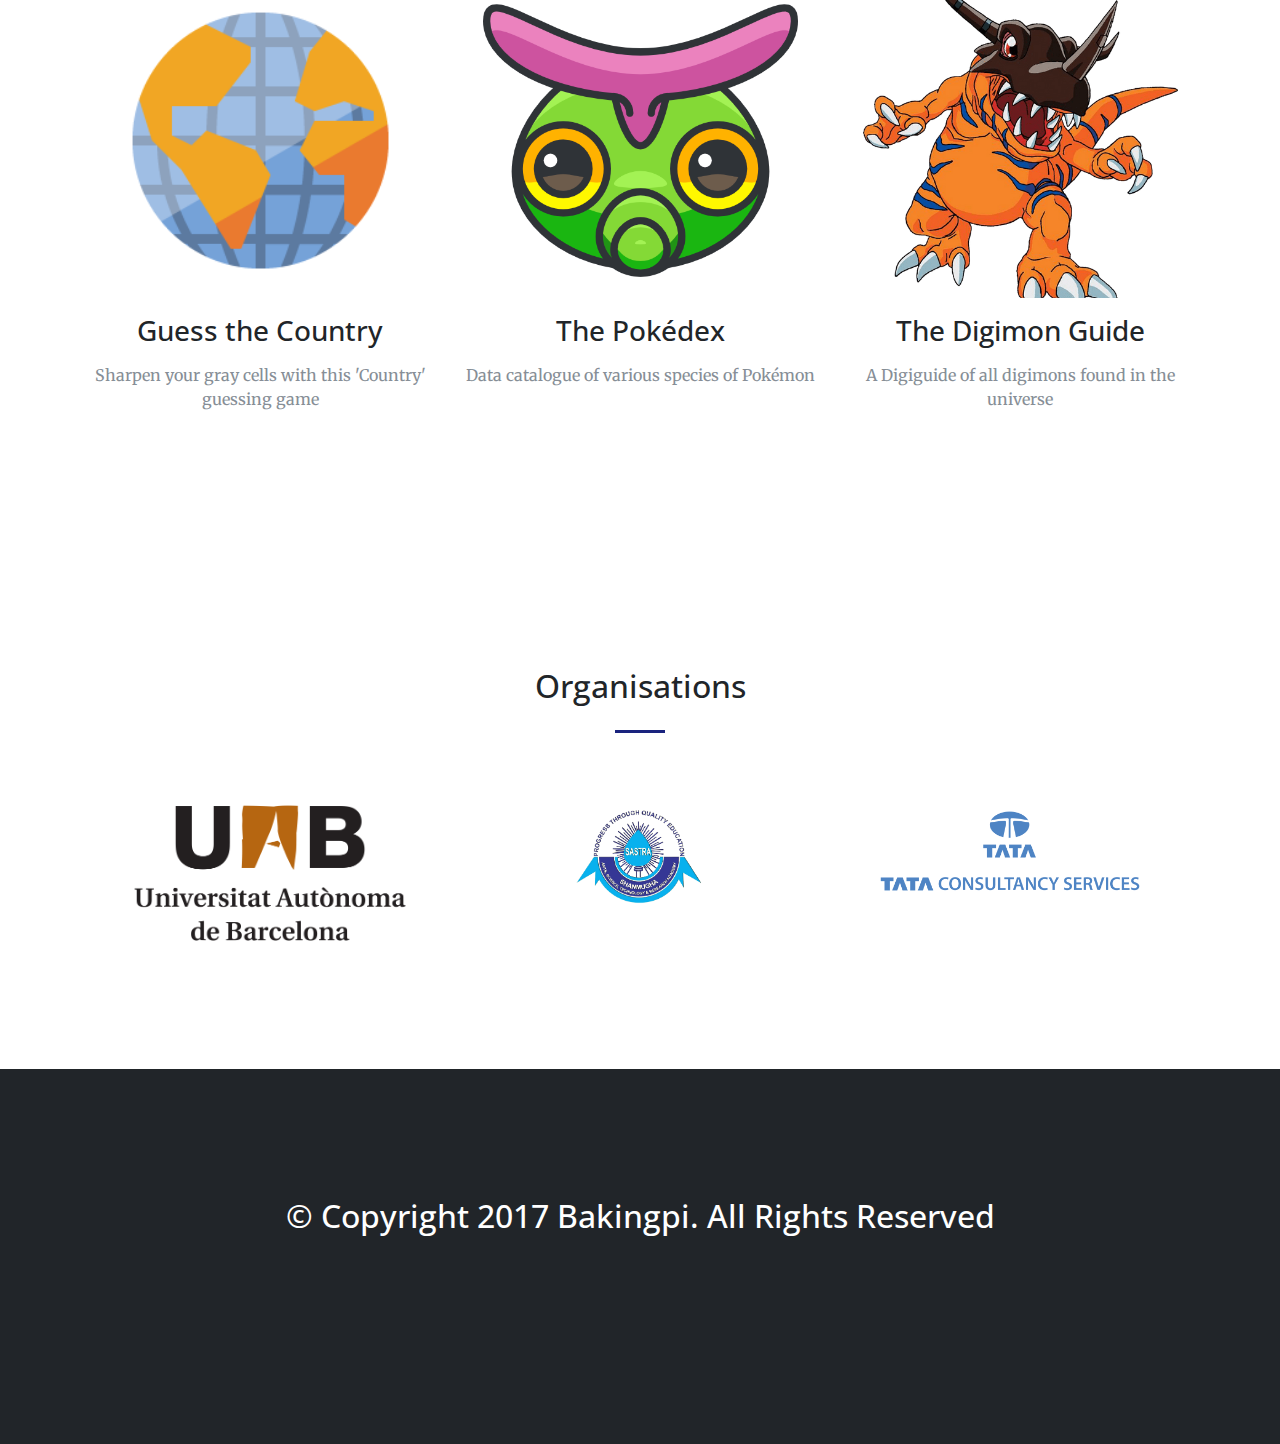
==== commit f02eab9b: "Update index.html" ====
--- a/index.html
+++ b/index.html
@@ -44,7 +44,7 @@
               <a class="nav-link js-scroll-trigger" href="#publications">Projects</a>
             </li>
             <li class="nav-item">
-              <a class="nav-link js-scroll-trigger" href="#team">Team</a>
+              <a class="nav-link js-scroll-trigger" href="#organisations">Organisations</a>
             </li>
           </ul>
         </div>
@@ -124,71 +124,6 @@
 
 
 
-    <section id="team" class="bg-secondary">
-      <div class="container">
-        <div class="row">
-          <div class="col-lg-12 text-center">
-            <h2 class="section-heading">Our Leaders</h2>
-            <hr class="my-4">
-          </div>
-        </div>
-      </div>
-      <div class="container">
-        <div class="row">
-      
-      
-  		  <div class="col-lg-4 col-md-6 text-center">
-            <div class="service-box mt-5 mx-auto">
-              <a href="https://rishikeshram.github.io">
-                <img src="img/developers/rishi.jpg" class="mb-3" style="width:75%;">
-              </a>
-              <h3 class="mb-3">Rishikesh Ram (Founder)</h3>
-              <a href="mailto:{firstname}{lastname}.s@gmail.com">
-                {firstname}{lastname}.s@gmail.com
-                </a>
-            </div>
-          </div>
-
-          <div class="col-lg-4 col-md-6 text-center">
-            <div class="service-box mt-5 mx-auto">
-              <a href="https://ssmalvika.github.io">
-                <img src="img/developers/malvika.jpg" class="mb-3" style="width:75%;">
-              </a>
-<<<<<<< HEAD
-              <h3 class="mb-3">SS Malvika (CTO)</h3>
-              <a href="mailto:{firstname}{lastname}@gmail.com">
-                {firstname}{lastname}@gmail.com
-=======
-              <h3 class="mb-3">SS Malvika</h3>
-              <a href="mailto:{initialsfirstname}94@gmail.com">
-                {initials}{firstname}94@gmail.com
->>>>>>> a84c2d6bb3214930ca8e728ed9ada41eff47b09f
-                </a>
-            </div>
-          </div>
-  <div class="col-lg-4 col-md-6 text-center">
-            <div class="service-box mt-5 mx-auto">
-              <a href="https://davidjegan.github.io">
-                <img src="img/developers/david.jpg" class="mb-3" style="width:75%;">
-              </a>
-<<<<<<< HEAD
-              <h3 class="mb-3">David Jegan (CFO)</h3>
-              <a href="mailto:mailto{firstname}{lastname}@gmail.com">
-                mailto{firstname}{lastname}@gmail.com
-=======
-              <h3 class="mb-3">David Jegan Abishek</h3>
-              <p class="text-muted mb-0">
-                <a href="mailto:mailto{firstname}{middlename}@gmail.com">
-                mailto{firstname}{middlename}@gmail.com
->>>>>>> a84c2d6bb3214930ca8e728ed9ada41eff47b09f
-                </a>
-            </div>
-          </div>
-
-        </div>
-
-      </div>
-    </section>
 
     <section id="organisations">
       <div class="container">
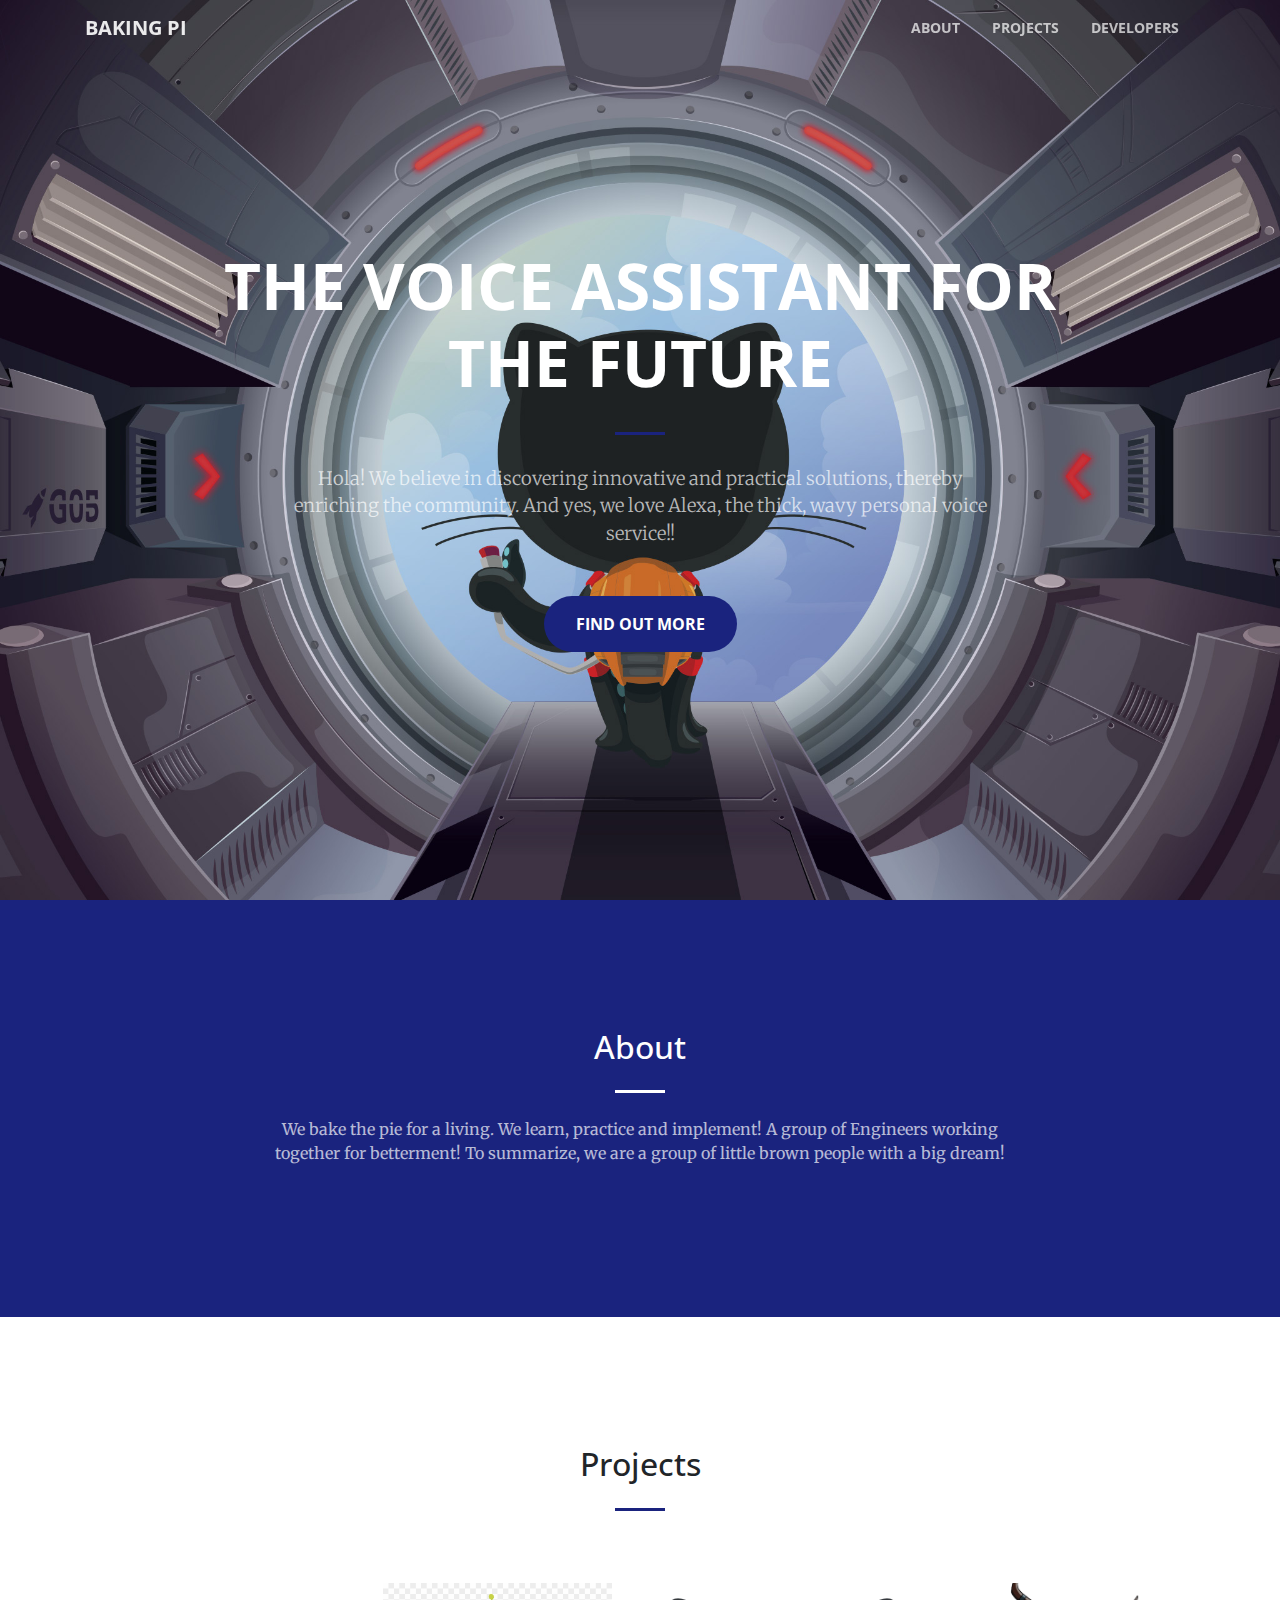
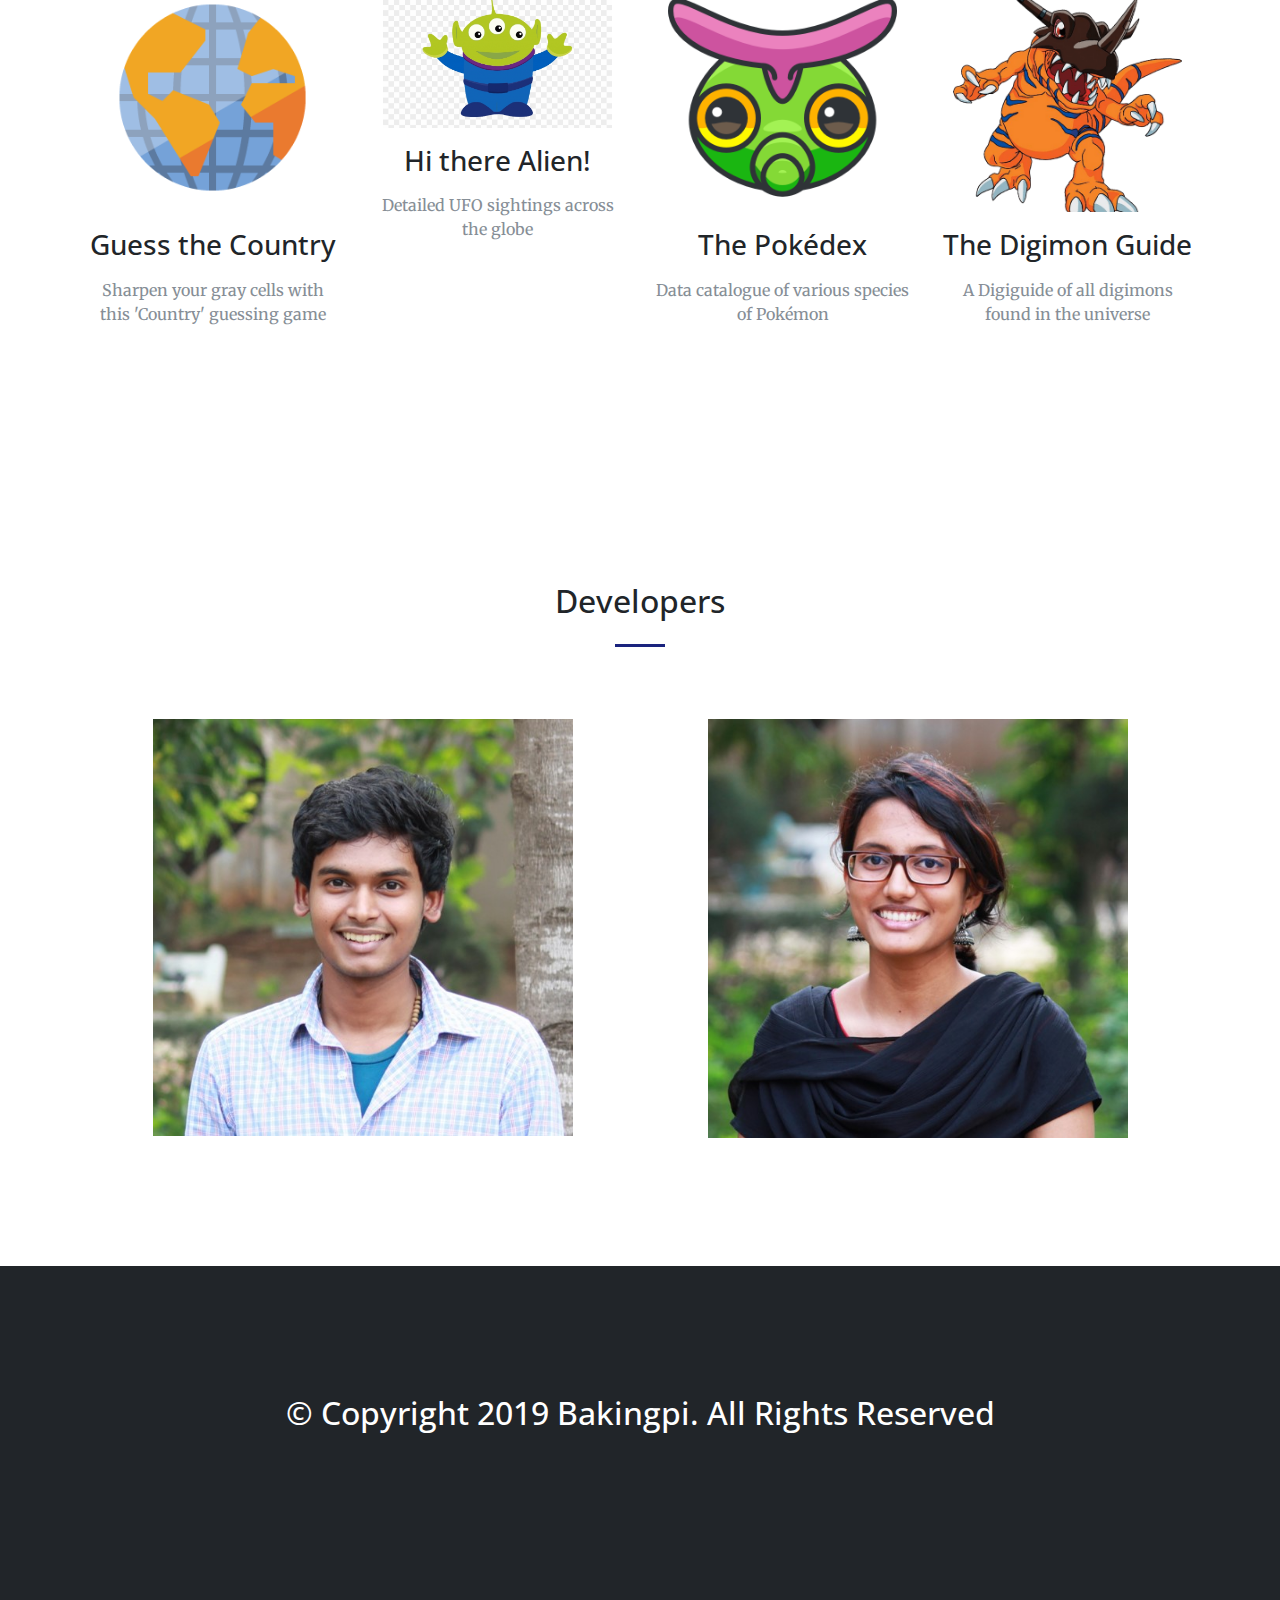
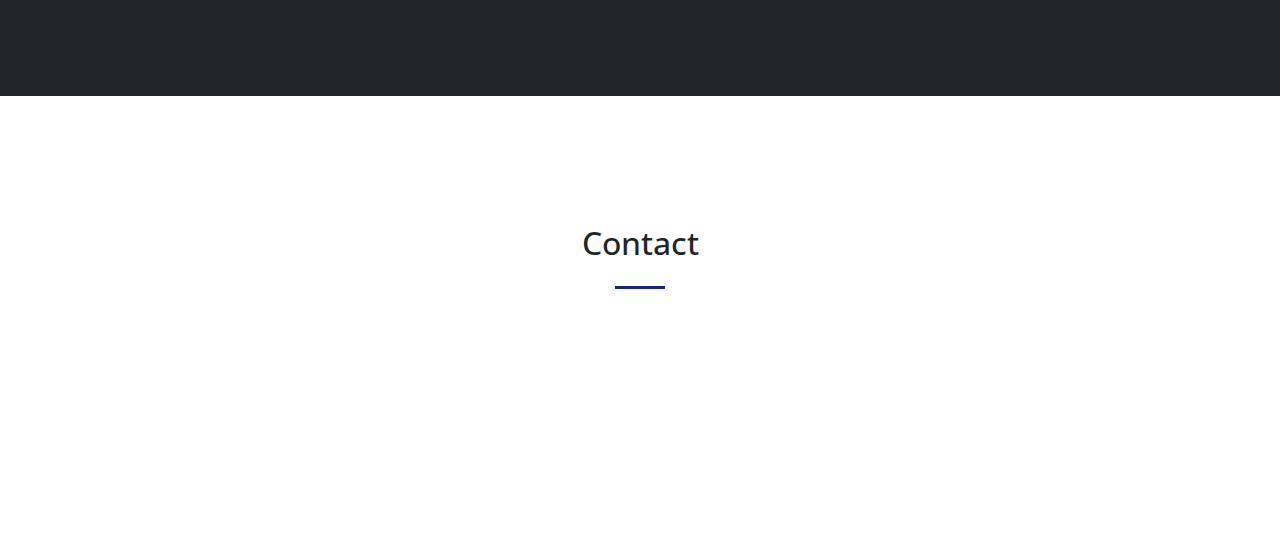
==== commit 0a0d531e: "Update index.html" ====
--- a/index.html
+++ b/index.html
@@ -44,7 +44,7 @@
               <a class="nav-link js-scroll-trigger" href="#publications">Projects</a>
             </li>
             <li class="nav-item">
-              <a class="nav-link js-scroll-trigger" href="#organisations">Organisations</a>
+              <a class="nav-link js-scroll-trigger" href="#organisations">Developers</a>
             </li>
           </ul>
         </div>
@@ -74,8 +74,11 @@
           <div class="col-lg-8 mx-auto text-center">
             <h2 class="section-heading text-white">About</h2>
             <hr class="light my-4">
-            <p class="text-faded mb-4">We bake the pie for a living. We learn, practice and implement! A group of Engineers working together for betterment! To summarize, we are a group of little brown people with a big dream!</p>
-            <!-- <a class="btn btn-light btn-xl js-scroll-trigger" href="#publications">Get Started!</a> -->
+            <p class="text-faded mb-4">We bake the pie for a living. We learn, practice and implement! A group of Engineers working together for betterment! To summarize, we are a group of little brown people with a big dream!   </p>
+
+
+              <!-- <a class="btn btn-light btn-xl js-scroll-trigger" href="#publications">Get Started!</a> -->
+            
           </div>
         </div>
       </div>
@@ -91,7 +94,7 @@
           </div>
         </div>
         <div class="row">
-         <div class="col-lg-4 col-md-6 text-center">
+         <div class="col-lg-3 col-md-6 text-center">
             <div class="service-box mt-5 mx-auto">
                 <a href="https://skills-store.amazon.com/deeplink/dp/B077TR83LH?deviceType=app&share&refSuffix=ss_copy">
                   <img src="img/projects/country.png" class="mb-3" style="width:90%;">
@@ -100,7 +103,16 @@
                 <p class="text-muted mb-0">Sharpen your gray cells with this 'Country' guessing game</p>
             </div>
           </div>
-         <div class="col-lg-4 col-md-6 text-center">
+         <div class="col-lg-3 col-md-6 text-center">
+            <div class="service-box mt-5 mx-auto">
+                <a href="https://www.amazon.com/Baking-pi-Hi-there-Alien/dp/B0788SXQ7L/">
+                  <img src="img/projects/alien.png" class="mb-3" style="width:90%;">
+                </a>
+                <h3 class="mb-3">Hi there Alien!</h3>
+                <p class="text-muted mb-0">Detailed UFO sightings across the globe</p>
+            </div>
+          </div>
+         <div class="col-lg-3 col-md-6 text-center">
             <div class="service-box mt-5 mx-auto">
                 <a href="https://www.amazon.com/Baking-pi-The-Unofficial-Pokédex/dp/B077YXNTYD/">
                   <img src="img/projects/caterpie.png" class="mb-3" style="width:90%;">
@@ -109,7 +121,8 @@
                 <p class="text-muted mb-0">Data catalogue of various species of Pokémon</p>
             </div>
           </div>
-         <div class="col-lg-4 col-md-6 text-center">
+          
+         <div class="col-lg-3 col-md-6 text-center">
             <div class="service-box mt-5 mx-auto">
               <a href="https://www.amazon.com/Baking-pi-Unofficial-Digi-Guide/dp/B077ZQLMNC">
                 <img src="img/projects/Greymon.png" class="mb-3" style="width:90%;">
@@ -129,7 +142,7 @@
       <div class="container">
         <div class="row">
           <div class="col-lg-8 mx-auto text-center">
-            <h2 class="section-heading">Organisations</h2>
+            <h2 class="section-heading">Developers</h2>
             <hr class="my-4">
             <!-- <p class="mb-5">Test</p> -->
           </div>
@@ -137,14 +150,11 @@
 
       <div class="container mt-5">
         <div class="row">
-          <div class="col-lg-4 text-center">
-            <img src="img/logos/UAB.jpg" style="width:80%">
-          </div>
-          <div class="col-lg-4 text-center">
-            <img src="img/logos/SASTRA.png" style="width:40%">
-          </div>
-          <div class="col-lg-4 text-center">
-            <img src="img/logos/tcs.jpg" style="width:80%">
+          <div class="col-lg-6 text-center">
+            <img src="img/developers/david.jpg" style="width:80%">
+          </div>
+          <div class="col-lg-6 text-center">
+            <img src="img/developers/malvika.jpg" style="width:80%">
           </div>
         </div>
       </div>
@@ -154,10 +164,47 @@
 
     <section class="bg-dark text-white">
       <div class="container text-center">
-        <h2 class="mb-4"> &copy; Copyright 2017 Bakingpi. All Rights Reserved</h2>
-        <a class="btn btn-light btn-xl sr-button" href="https://bakingpi.github.io/">Contact us!</a>
-      </div>
-    </section>
+        <h2 class="mb-4"> &copy; Copyright 2019 Bakingpi. All Rights Reserved</h2>
+        <a class="btn btn-light btn-xl sr-button" href="https://www.linkedin.com/in/david-jegan-abishek-39556684/">David - LinkedIn</a> 
+        <a class="btn btn-light btn-xl sr-button" href="https://www.linkedin.com/in/malvika-srinivasan-890802114/">Malvika - LinkedIn</a>
+      </div>
+            <div class="container text-center">
+        <a class="btn btn-light btn-xl sr-button" href="https://github.com/davidjegan/">David - Github</a> 
+        <a class="btn btn-light btn-xl sr-button" href="https://github.com/ssmalvika/">Malvika - Github</a>
+
+      </div>
+
+    </section>
+    
+      <section>
+      <div class="container">
+        <div class="row">
+          <div class="col-lg-8 mx-auto text-center">
+            <h2 class="section-heading">Contact</h2>
+            <hr class="my-4">
+            <!-- <p class="mb-5">Test</p> -->
+          </div>
+        </div>
+
+      <div class="container mt-5">
+        <div class="row">
+          <div class="col-lg-3 text-center">
+            <a class="btn btn-xl sr-button" href="https://github.com/davidjegan/">David - Github</a> 
+          </div>
+          <div class="col-lg-3 text-center">
+        <a class="btn btn-xl sr-button" href="https://github.com/ssmalvika/">Malvika - Github</a>
+          </div>
+          <div class="col-lg-3 text-center">
+            <a class="btn btn-xl sr-button" href="https://www.linkedin.com/in/david-jegan-abishek-39556684/">David - LinkedIn</a> 
+          </div>
+          <div class="col-lg-3 text-center">
+        <a class="btn btn-xl sr-button" href="https://www.linkedin.com/in/malvika-srinivasan-890802114/">Malvika - LinkedIn</a>
+          </div>
+        </div>
+      </div>
+      </div>
+    </section>
+
 
     <!-- Bootstrap core JavaScript -->
     <script src="vendor/jquery/jquery.min.js"></script>
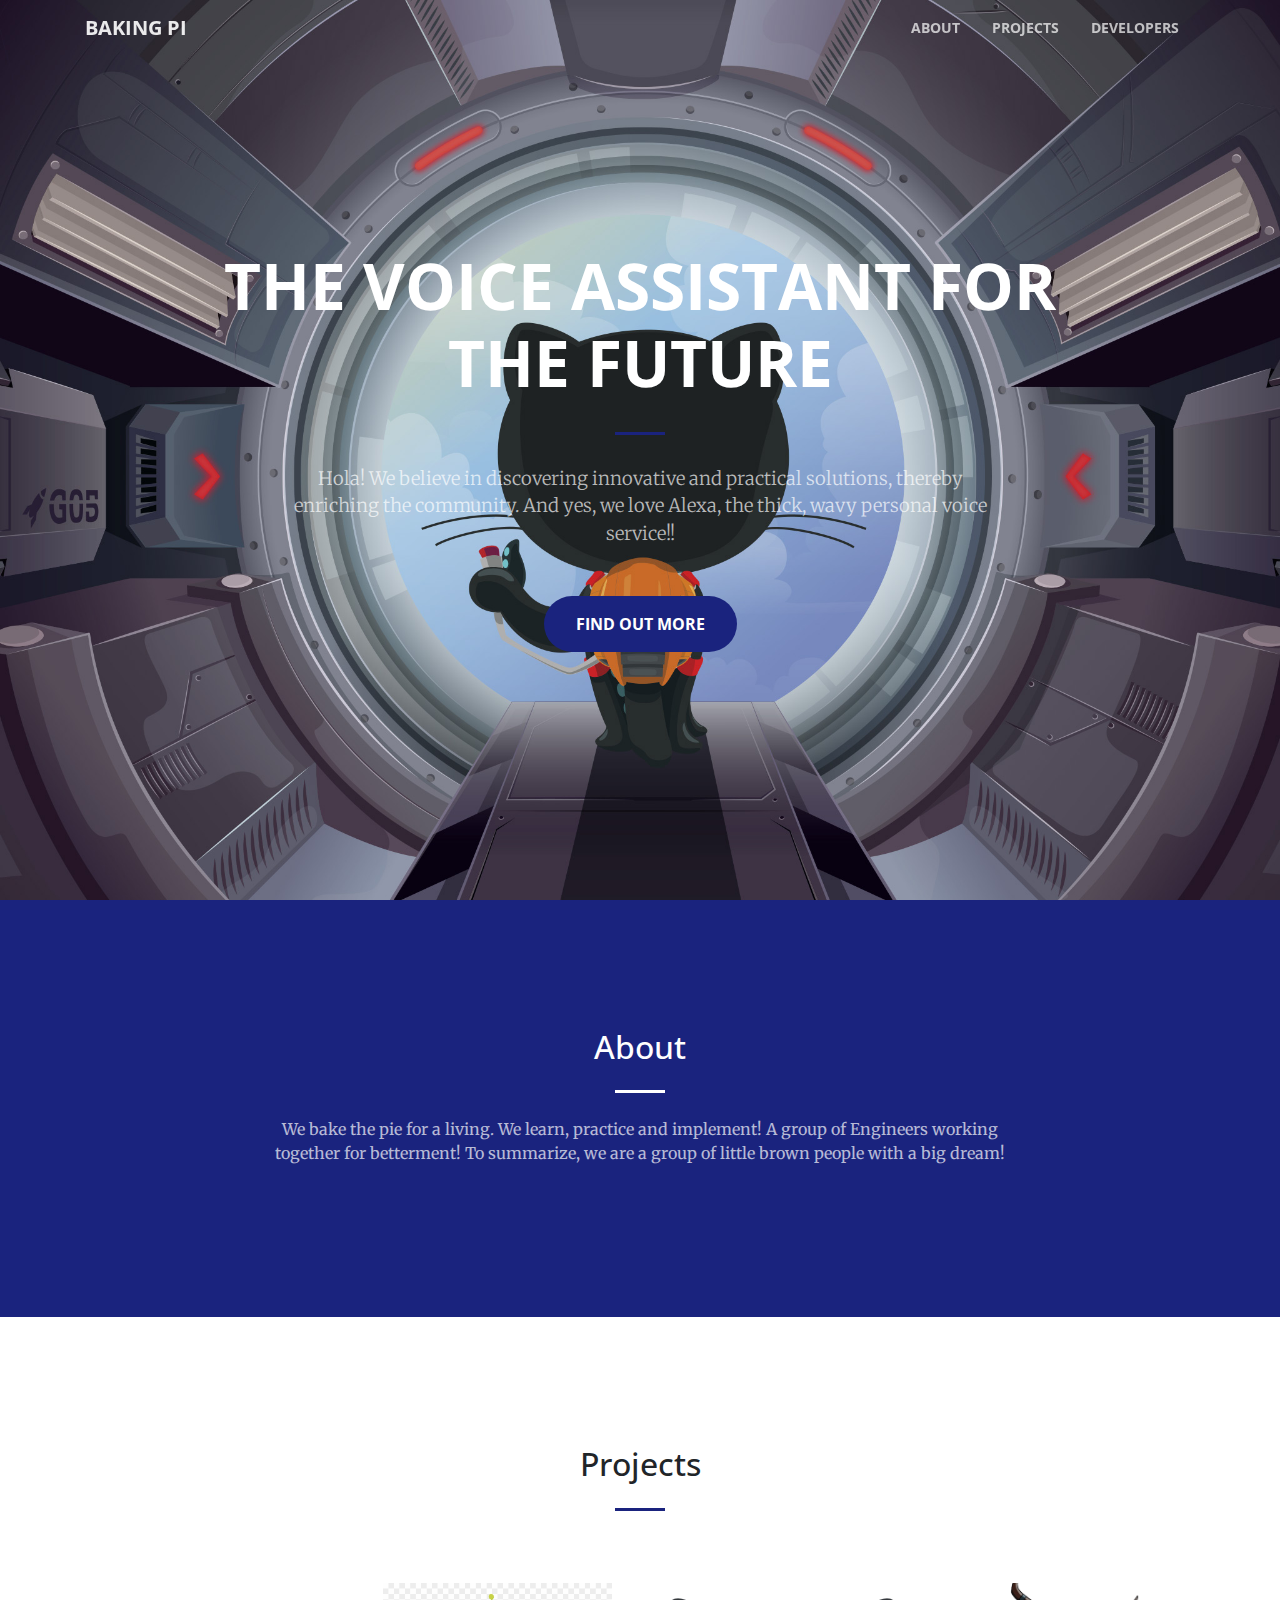
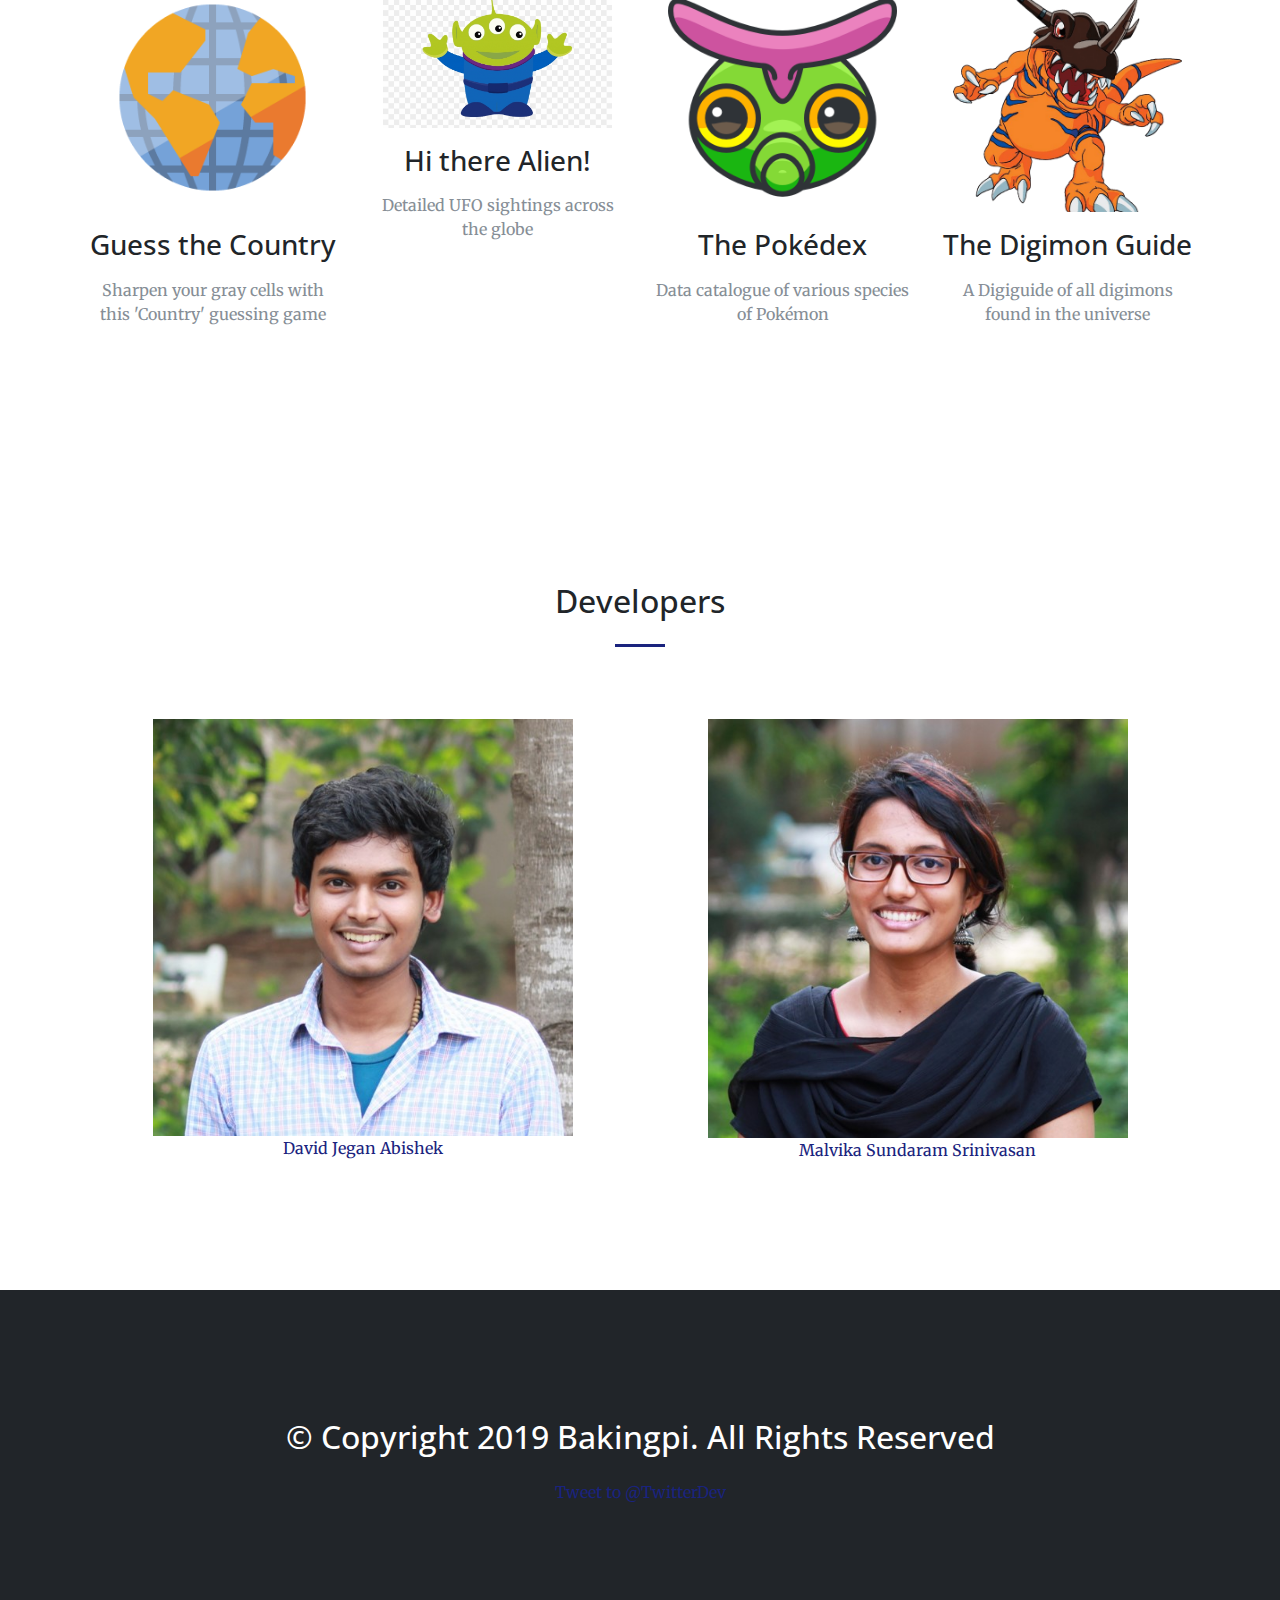
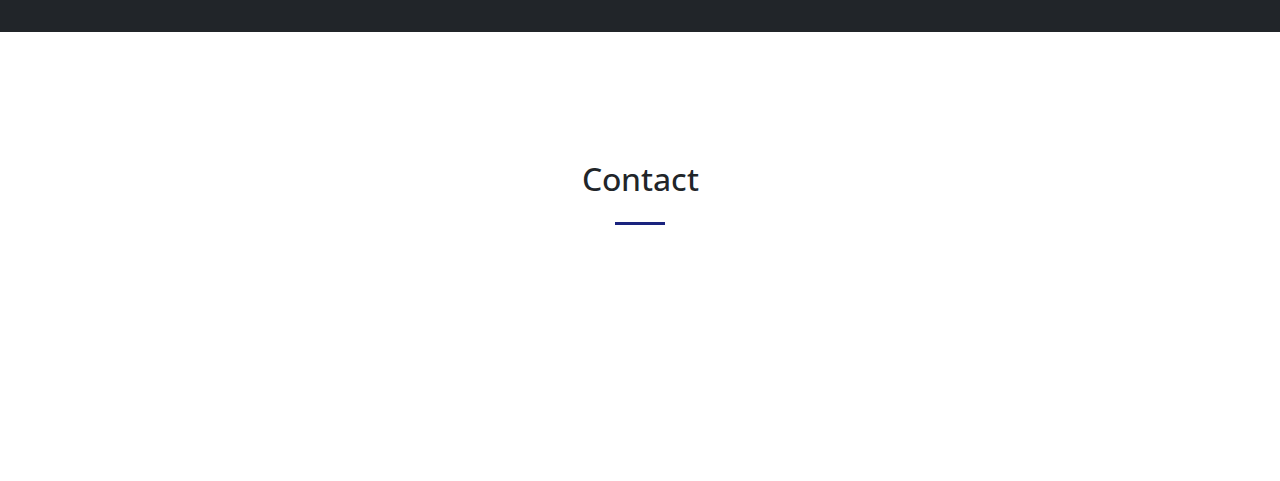
==== commit 8ec0f3a5: "Update index.html" ====
--- a/index.html
+++ b/index.html
@@ -152,9 +152,16 @@
         <div class="row">
           <div class="col-lg-6 text-center">
             <img src="img/developers/david.jpg" style="width:80%">
+            <figcaption>        
+              <a href="https://github.com/davidjegan/">David Jegan Abishek</a>
+</figcaption>
+
           </div>
           <div class="col-lg-6 text-center">
             <img src="img/developers/malvika.jpg" style="width:80%">
+            <figcaption>             
+              <a href="https://github.com/davidjegan/">Malvika Sundaram Srinivasan</a>
+            </figcaption>
           </div>
         </div>
       </div>
@@ -165,15 +172,9 @@
     <section class="bg-dark text-white">
       <div class="container text-center">
         <h2 class="mb-4"> &copy; Copyright 2019 Bakingpi. All Rights Reserved</h2>
-        <a class="btn btn-light btn-xl sr-button" href="https://www.linkedin.com/in/david-jegan-abishek-39556684/">David - LinkedIn</a> 
-        <a class="btn btn-light btn-xl sr-button" href="https://www.linkedin.com/in/malvika-srinivasan-890802114/">Malvika - LinkedIn</a>
-      </div>
-            <div class="container text-center">
-        <a class="btn btn-light btn-xl sr-button" href="https://github.com/davidjegan/">David - Github</a> 
-        <a class="btn btn-light btn-xl sr-button" href="https://github.com/ssmalvika/">Malvika - Github</a>
-
-      </div>
-
+        <a href="https://twitter.com/intent/tweet?screen_name=TwitterDev&ref_src=twsrc%5Etfw" class="twitter-mention-button" data-size="large" data-text="Hi @DataScooby!" data-related="DataScooby,davidjegan" data-show-count="false">Tweet to @TwitterDev</a><script async src="https://platform.twitter.com/widgets.js" charset="utf-8"></script>
+
+      </div>
     </section>
     
       <section>
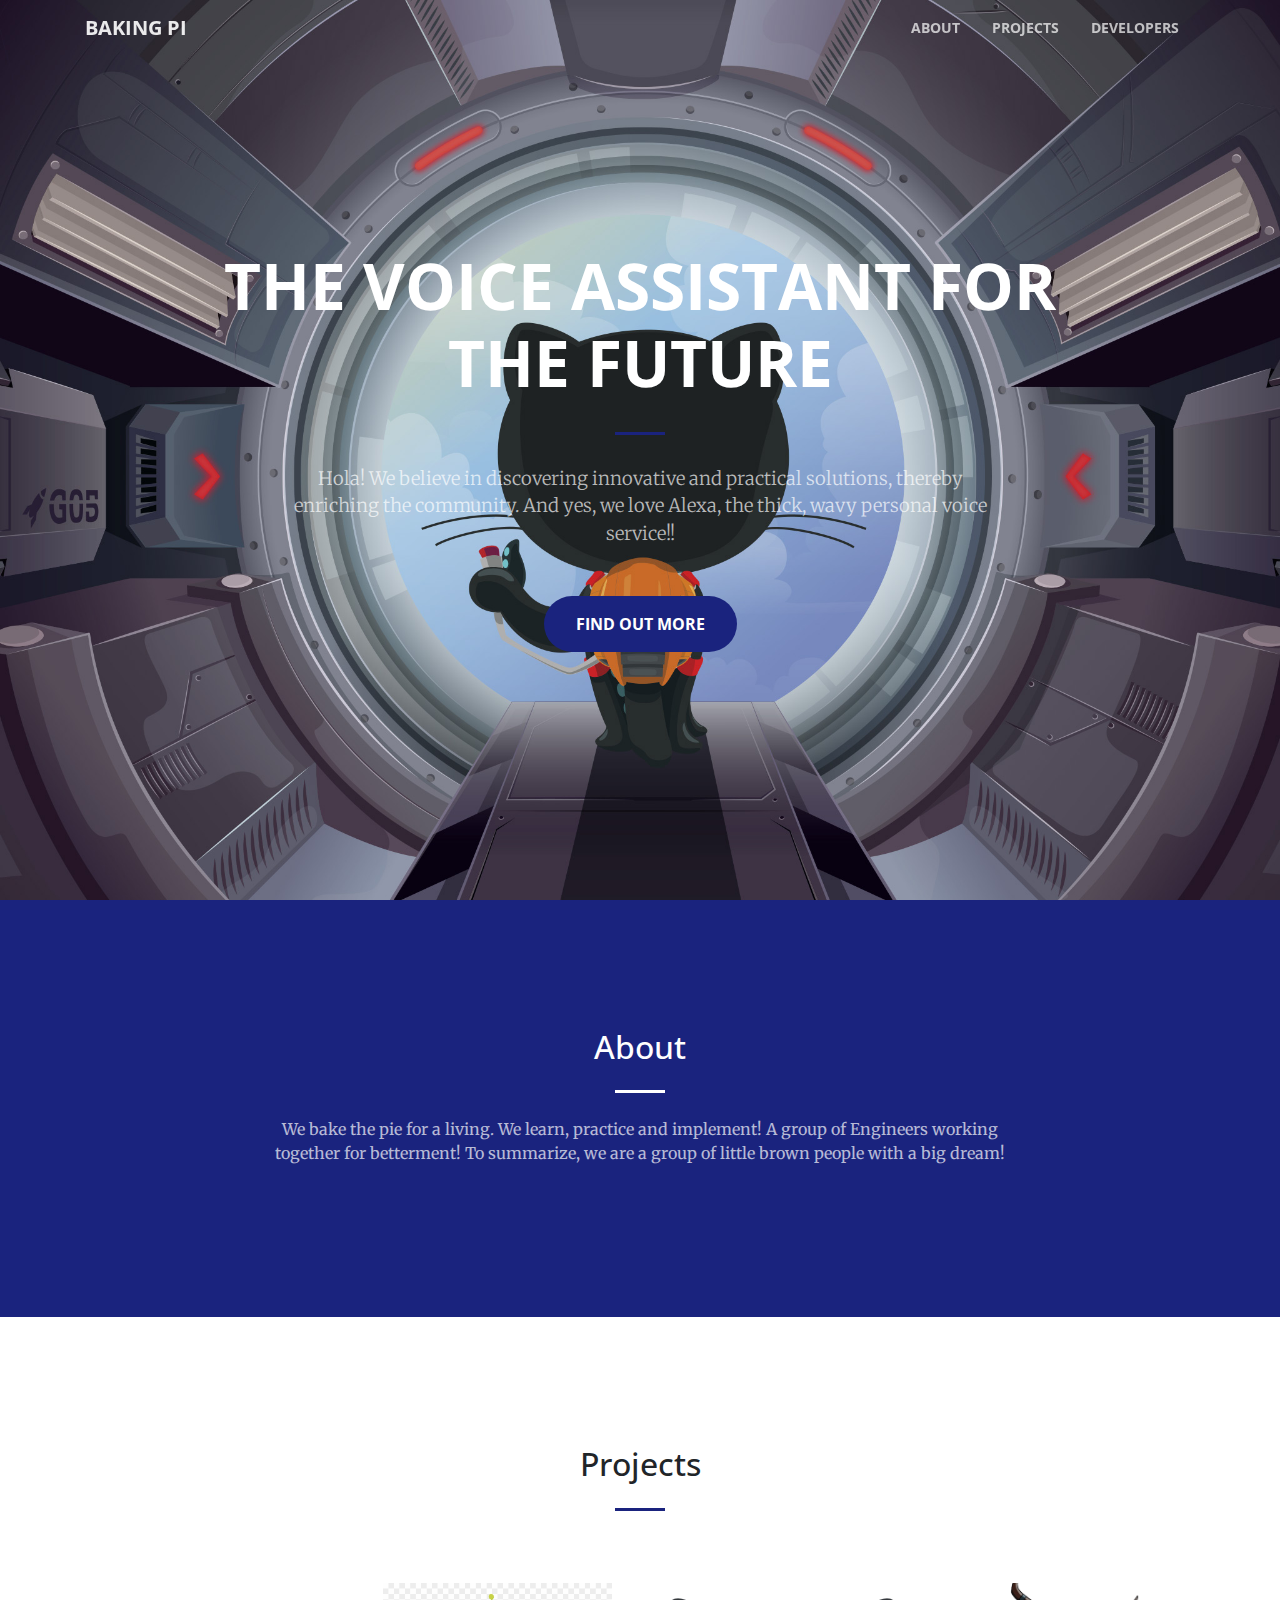
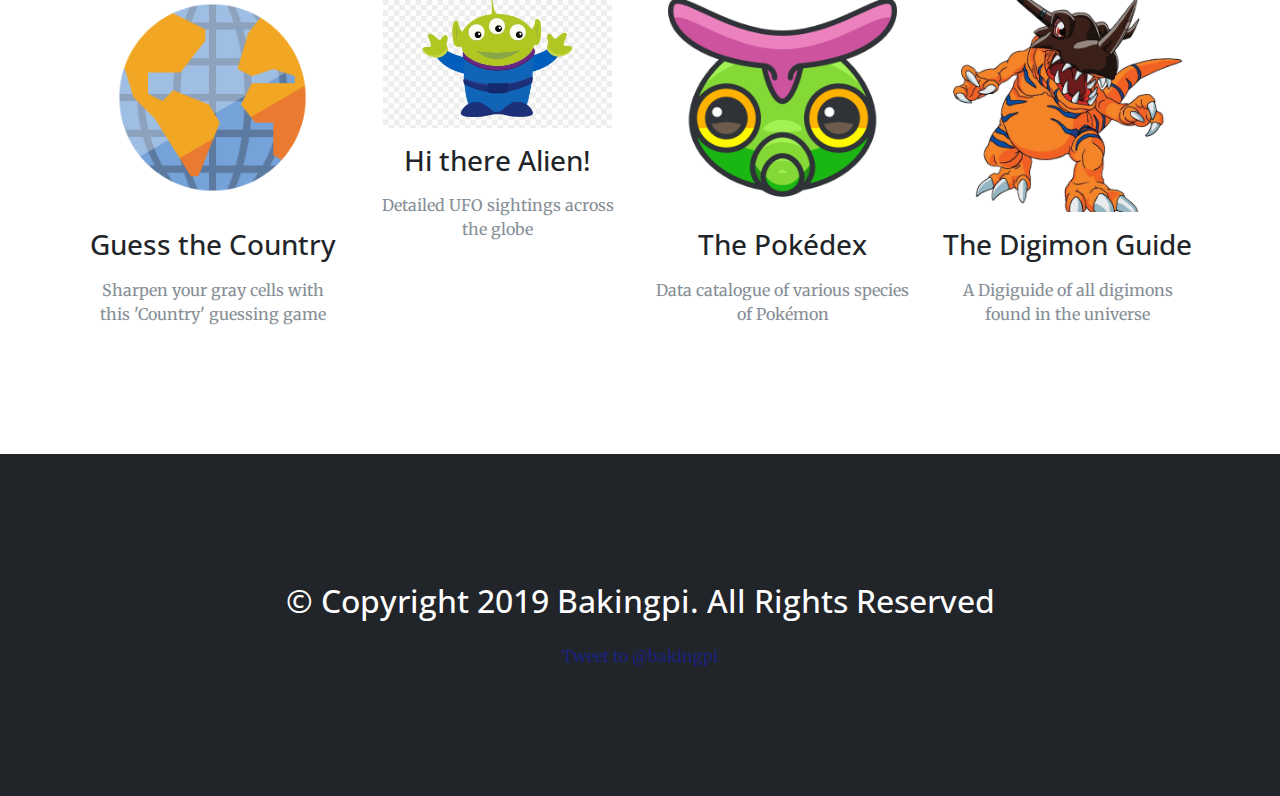
==== commit 20539e33: "Update index.html" ====
--- a/index.html
+++ b/index.html
@@ -138,73 +138,17 @@
 
 
 
-    <section id="organisations">
-      <div class="container">
-        <div class="row">
-          <div class="col-lg-8 mx-auto text-center">
-            <h2 class="section-heading">Developers</h2>
-            <hr class="my-4">
-            <!-- <p class="mb-5">Test</p> -->
-          </div>
-        </div>
-
-      <div class="container mt-5">
-        <div class="row">
-          <div class="col-lg-6 text-center">
-            <img src="img/developers/david.jpg" style="width:80%">
-            <figcaption>        
-              <a href="https://github.com/davidjegan/">David Jegan Abishek</a>
-</figcaption>
-
-          </div>
-          <div class="col-lg-6 text-center">
-            <img src="img/developers/malvika.jpg" style="width:80%">
-            <figcaption>             
-              <a href="https://github.com/davidjegan/">Malvika Sundaram Srinivasan</a>
-            </figcaption>
-          </div>
-        </div>
-      </div>
-      </div>
-    </section>
+   
 
 
     <section class="bg-dark text-white">
       <div class="container text-center">
         <h2 class="mb-4"> &copy; Copyright 2019 Bakingpi. All Rights Reserved</h2>
-        <a href="https://twitter.com/intent/tweet?screen_name=TwitterDev&ref_src=twsrc%5Etfw" class="twitter-mention-button" data-size="large" data-text="Hi @DataScooby!" data-related="DataScooby,davidjegan" data-show-count="false">Tweet to @TwitterDev</a><script async src="https://platform.twitter.com/widgets.js" charset="utf-8"></script>
-
+<a href="https://twitter.com/intent/tweet?screen_name=bakingpi&ref_src=twsrc%5Etfw" class="twitter-mention-button" data-size="large" data-text="Hey there!" data-related="bakingpi" data-show-count="true">Tweet to @bakingpi</a><script async src="https://platform.twitter.com/widgets.js" charset="utf-8"></script>
       </div>
     </section>
     
-      <section>
-      <div class="container">
-        <div class="row">
-          <div class="col-lg-8 mx-auto text-center">
-            <h2 class="section-heading">Contact</h2>
-            <hr class="my-4">
-            <!-- <p class="mb-5">Test</p> -->
-          </div>
-        </div>
 
-      <div class="container mt-5">
-        <div class="row">
-          <div class="col-lg-3 text-center">
-            <a class="btn btn-xl sr-button" href="https://github.com/davidjegan/">David - Github</a> 
-          </div>
-          <div class="col-lg-3 text-center">
-        <a class="btn btn-xl sr-button" href="https://github.com/ssmalvika/">Malvika - Github</a>
-          </div>
-          <div class="col-lg-3 text-center">
-            <a class="btn btn-xl sr-button" href="https://www.linkedin.com/in/david-jegan-abishek-39556684/">David - LinkedIn</a> 
-          </div>
-          <div class="col-lg-3 text-center">
-        <a class="btn btn-xl sr-button" href="https://www.linkedin.com/in/malvika-srinivasan-890802114/">Malvika - LinkedIn</a>
-          </div>
-        </div>
-      </div>
-      </div>
-    </section>
 
 
     <!-- Bootstrap core JavaScript -->
